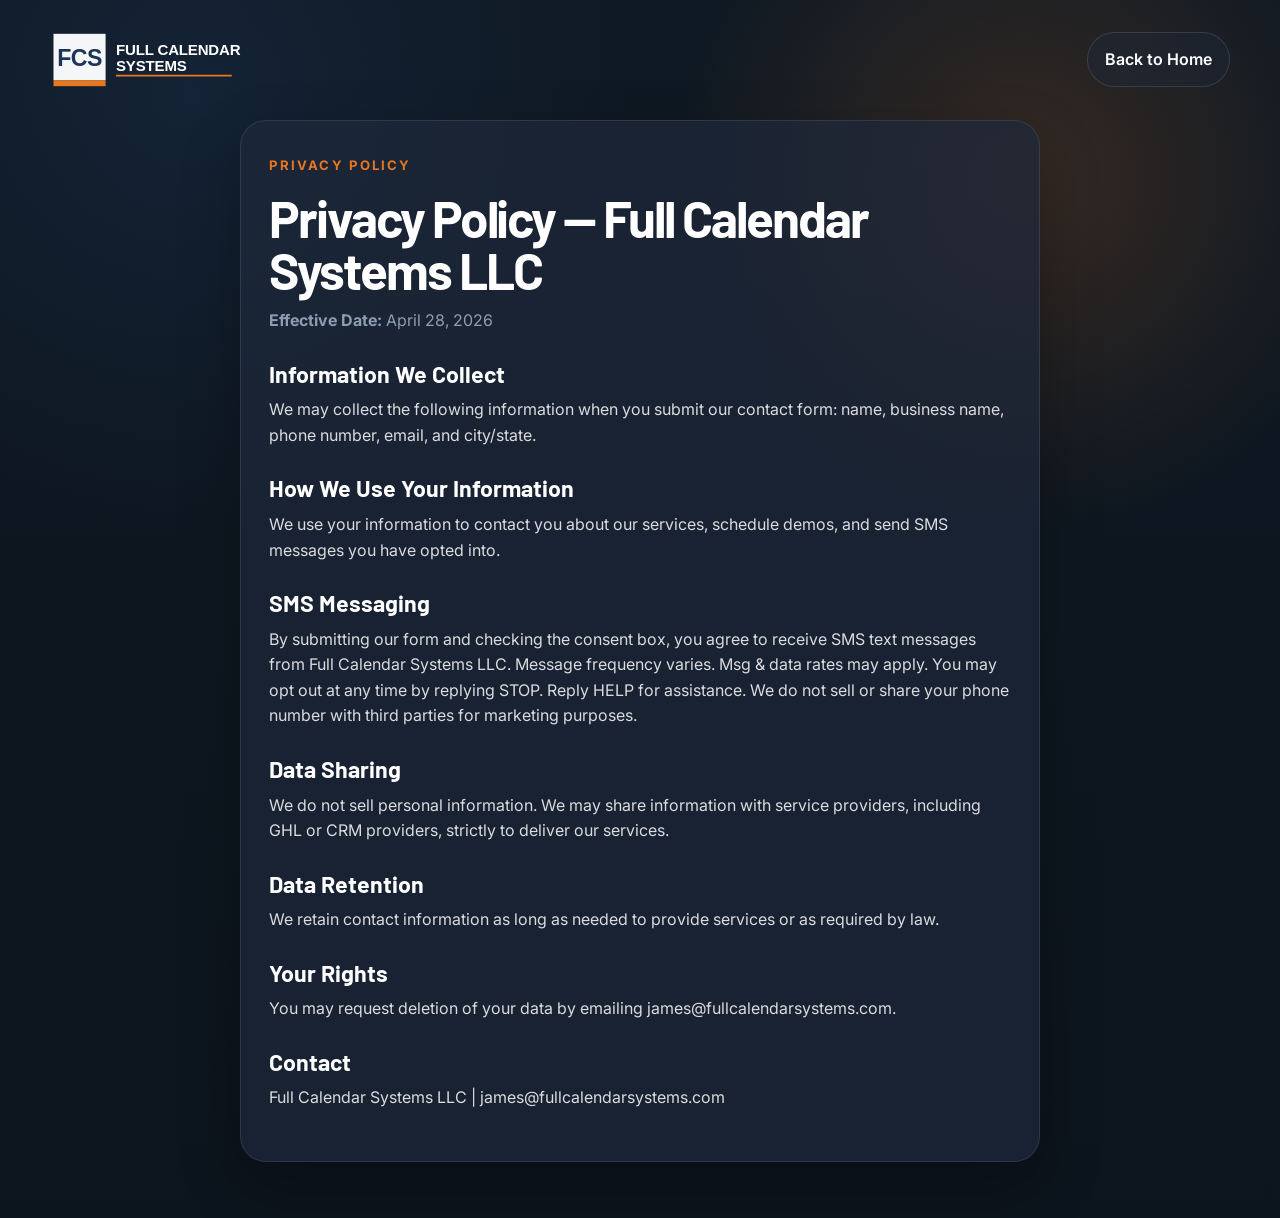
==== privacy-policy.html @ 445284a0 "Initial build: FCS website" ====
<!DOCTYPE html>
<html lang="en">
<head>
  <meta charset="UTF-8">
  <meta name="viewport" content="width=device-width, initial-scale=1.0">
  <meta name="description" content="Privacy Policy for Full Calendar Systems LLC.">
  <title>Privacy Policy | Full Calendar Systems LLC</title>
  <link rel="preconnect" href="https://fonts.googleapis.com">
  <link rel="preconnect" href="https://fonts.gstatic.com" crossorigin>
  <link href="https://fonts.googleapis.com/css2?family=Barlow:wght@700;800;900&family=Inter:wght@400;500;600&display=swap" rel="stylesheet">
  <link rel="stylesheet" href="styles.css">
</head>
<body class="legal-page">
  <div class="legal-shell">
    <div class="container">
      <div class="legal-top">
        <a class="brand" href="index.html" aria-label="Full Calendar Systems home">
          <img src="FCS_Block_Dark.svg" alt="Full Calendar Systems" class="brand-mark">
        </a>
        <a class="legal-home" href="index.html">Back to Home</a>
      </div>
    </div>

    <main class="legal-content">
      <p class="eyebrow">Privacy Policy</p>
      <h1>Privacy Policy — Full Calendar Systems LLC</h1>
      <p class="effective-date"><strong>Effective Date:</strong> April 28, 2026</p>

      <section class="legal-section">
        <h2>Information We Collect</h2>
        <p>We may collect the following information when you submit our contact form: name, business name, phone number, email, and city/state.</p>
      </section>

      <section class="legal-section">
        <h2>How We Use Your Information</h2>
        <p>We use your information to contact you about our services, schedule demos, and send SMS messages you have opted into.</p>
      </section>

      <section class="legal-section">
        <h2>SMS Messaging</h2>
        <p>By submitting our form and checking the consent box, you agree to receive SMS text messages from Full Calendar Systems LLC. Message frequency varies. Msg &amp; data rates may apply. You may opt out at any time by replying STOP. Reply HELP for assistance. We do not sell or share your phone number with third parties for marketing purposes.</p>
      </section>

      <section class="legal-section">
        <h2>Data Sharing</h2>
        <p>We do not sell personal information. We may share information with service providers, including GHL or CRM providers, strictly to deliver our services.</p>
      </section>

      <section class="legal-section">
        <h2>Data Retention</h2>
        <p>We retain contact information as long as needed to provide services or as required by law.</p>
      </section>

      <section class="legal-section">
        <h2>Your Rights</h2>
        <p>You may request deletion of your data by emailing <a href="mailto:james@fullcalendarsystems.com">james@fullcalendarsystems.com</a>.</p>
      </section>

      <section class="legal-section">
        <h2>Contact</h2>
        <p>Full Calendar Systems LLC | <a href="mailto:james@fullcalendarsystems.com">james@fullcalendarsystems.com</a></p>
      </section>
    </main>
  </div>
</body>
</html>
---- styles.css ----
:root {
  --bg: #0f1923;
  --bg-2: #111c29;
  --surface: #1e293b;
  --surface-2: #172131;
  --primary: #1c3557;
  --accent: #e87722;
  --white: #ffffff;
  --muted: #94a3b8;
  --success: #22c55e;
  --line: rgba(148, 163, 184, 0.18);
  --shadow: 0 24px 60px rgba(0, 0, 0, 0.28);
  --shadow-soft: 0 14px 30px rgba(0, 0, 0, 0.22);
  --radius-xl: 28px;
  --radius-lg: 22px;
  --radius-md: 16px;
  --container: 1180px;
}

* {
  box-sizing: border-box;
}

html {
  scroll-behavior: smooth;
}

body {
  margin: 0;
  background:
    radial-gradient(circle at 15% 10%, rgba(28, 53, 87, 0.35), transparent 32%),
    radial-gradient(circle at 82% 14%, rgba(232, 119, 34, 0.18), transparent 24%),
    linear-gradient(180deg, #0c1520 0%, #0f1923 42%, #0f1923 100%);
  color: var(--white);
  font-family: "Inter", system-ui, -apple-system, BlinkMacSystemFont, "Segoe UI", sans-serif;
  line-height: 1.6;
  text-rendering: optimizeLegibility;
}

img {
  max-width: 100%;
  display: block;
}

a {
  color: inherit;
  text-decoration: none;
}

a:hover {
  color: inherit;
}

button,
input,
select,
textarea {
  font: inherit;
}

button {
  cursor: pointer;
}

.sr-only {
  position: absolute;
  width: 1px;
  height: 1px;
  padding: 0;
  margin: -1px;
  overflow: hidden;
  clip: rect(0, 0, 0, 0);
  white-space: nowrap;
  border: 0;
}

.site-shell {
  position: relative;
  overflow: clip;
}

.container {
  width: min(var(--container), calc(100% - 32px));
  margin: 0 auto;
}

.narrow {
  width: min(800px, calc(100% - 32px));
}

.site-header {
  position: sticky;
  top: 0;
  z-index: 60;
  border-bottom: 1px solid rgba(148, 163, 184, 0.14);
  background: rgba(15, 25, 35, 0.82);
  backdrop-filter: blur(16px);
}

.nav-bar {
  min-height: 84px;
  display: flex;
  align-items: center;
  gap: 20px;
}

.brand {
  display: inline-flex;
  align-items: center;
  min-height: 44px;
  flex: 0 0 auto;
}

.brand-mark {
  width: 220px;
  height: auto;
}

.site-nav {
  margin-left: auto;
  display: flex;
  align-items: center;
  gap: 26px;
}

.site-nav a {
  color: rgba(255, 255, 255, 0.88);
  font-size: 0.96rem;
  font-weight: 500;
  transition: color 180ms ease, opacity 180ms ease, transform 180ms ease;
}

.site-nav a:hover,
.site-nav a:focus-visible {
  color: var(--accent);
}

.nav-cta {
  margin-left: 6px;
}

.menu-toggle {
  display: none;
  margin-left: auto;
  width: 48px;
  height: 48px;
  align-items: center;
  justify-content: center;
  gap: 5px;
  flex-direction: column;
  border: 1px solid rgba(148, 163, 184, 0.2);
  border-radius: 14px;
  background: rgba(30, 41, 59, 0.5);
  color: var(--white);
  padding: 0;
}

.menu-toggle span:not(.sr-only) {
  width: 18px;
  height: 2px;
  border-radius: 999px;
  background: currentColor;
  display: block;
}

.section {
  position: relative;
  padding: 92px 0;
}

.section-dark {
  background: linear-gradient(180deg, rgba(15, 25, 35, 0.95), rgba(15, 25, 35, 0.98));
}

.section-surface {
  background: linear-gradient(180deg, rgba(18, 29, 41, 0.9), rgba(15, 25, 35, 0.96));
}

.hero {
  padding: 56px 0 88px;
}

.hero-bg {
  position: absolute;
  inset: 0;
  pointer-events: none;
  background:
    radial-gradient(circle at 18% 20%, rgba(28, 53, 87, 0.42), transparent 24%),
    radial-gradient(circle at 78% 12%, rgba(232, 119, 34, 0.2), transparent 23%),
    linear-gradient(180deg, rgba(15, 25, 35, 0.98), rgba(15, 25, 35, 0.98));
  opacity: 1;
}

.hero-grid {
  position: relative;
  display: grid;
  grid-template-columns: minmax(0, 1.12fr) minmax(320px, 0.88fr);
  gap: 32px;
  align-items: center;
}

.hero-copy {
  position: relative;
  z-index: 1;
}

.eyebrow {
  margin: 0 0 16px;
  color: var(--accent);
  text-transform: uppercase;
  letter-spacing: 0.16em;
  font-size: 0.82rem;
  font-weight: 700;
}

h1,
h2,
h3,
.brand,
.badge,
.step-number {
  font-family: "Barlow", "Inter", system-ui, sans-serif;
}

h1,
h2,
h3,
p {
  margin-top: 0;
}

h1 {
  margin-bottom: 18px;
  font-size: clamp(3rem, 6vw, 5.35rem);
  line-height: 0.95;
  letter-spacing: -0.04em;
  max-width: 11ch;
}

.hero-subhead {
  max-width: 34rem;
  color: rgba(255, 255, 255, 0.82);
  font-size: clamp(1.02rem, 2vw, 1.18rem);
  line-height: 1.7;
  margin-bottom: 30px;
}

.hero-actions {
  display: flex;
  flex-wrap: wrap;
  gap: 14px;
  margin-bottom: 28px;
}

.btn {
  min-height: 48px;
  display: inline-flex;
  align-items: center;
  justify-content: center;
  gap: 8px;
  padding: 0.95rem 1.3rem;
  border-radius: 999px;
  border: 1px solid transparent;
  font-size: 0.96rem;
  font-weight: 700;
  letter-spacing: 0.01em;
  transition: transform 180ms ease, box-shadow 180ms ease, border-color 180ms ease, background-color 180ms ease, color 180ms ease;
  box-shadow: none;
}

.btn:hover,
.btn:focus-visible {
  transform: translateY(-1px);
}

.btn-primary {
  color: var(--white);
  background: linear-gradient(180deg, #ef8a31 0%, #d9670c 100%);
  box-shadow: 0 16px 30px rgba(232, 119, 34, 0.25);
}

.btn-primary:hover,
.btn-primary:focus-visible {
  box-shadow: 0 18px 34px rgba(232, 119, 34, 0.32);
}

.btn-secondary {
  color: var(--white);
  background: rgba(255, 255, 255, 0.02);
  border-color: rgba(255, 255, 255, 0.18);
}

.btn-secondary:hover,
.btn-secondary:focus-visible {
  border-color: rgba(232, 119, 34, 0.5);
  background: rgba(232, 119, 34, 0.08);
}

.btn-wide {
  width: 100%;
}

.btn-xl {
  min-height: 58px;
  padding-inline: 1.8rem;
  font-size: 1rem;
}

.trust-bar {
  display: grid;
  grid-template-columns: repeat(4, minmax(0, 1fr));
  gap: 12px;
  margin-top: 18px;
}

.trust-item {
  min-height: 64px;
  display: flex;
  align-items: center;
  gap: 12px;
  padding: 0.95rem 1rem;
  border: 1px solid rgba(148, 163, 184, 0.16);
  border-radius: 18px;
  background: rgba(30, 41, 59, 0.42);
  color: rgba(255, 255, 255, 0.9);
  font-size: 0.95rem;
  box-shadow: var(--shadow-soft);
}

.trust-item span:first-child {
  font-size: 1.15rem;
}

.hero-card {
  position: relative;
  padding: 28px;
  border: 1px solid rgba(232, 119, 34, 0.26);
  border-radius: var(--radius-xl);
  background:
    linear-gradient(180deg, rgba(30, 41, 59, 0.94), rgba(23, 33, 49, 0.98));
  box-shadow: var(--shadow);
}

.hero-card::before {
  content: "";
  position: absolute;
  inset: -1px;
  border-radius: inherit;
  padding: 1px;
  background: linear-gradient(135deg, rgba(232, 119, 34, 0.75), rgba(28, 53, 87, 0.2), rgba(34, 197, 94, 0.18));
  -webkit-mask:
    linear-gradient(#fff 0 0) content-box,
    linear-gradient(#fff 0 0);
  mask:
    linear-gradient(#fff 0 0) content-box,
    linear-gradient(#fff 0 0);
  -webkit-mask-composite: xor;
  mask-composite: exclude;
  pointer-events: none;
}

.hero-card-header {
  position: relative;
  z-index: 1;
}

.pill,
.badge {
  display: inline-flex;
  align-items: center;
  justify-content: center;
  min-height: 32px;
  padding: 0 0.85rem;
  border-radius: 999px;
  font-size: 0.78rem;
  font-weight: 800;
  letter-spacing: 0.08em;
  text-transform: uppercase;
}

.pill {
  background: rgba(232, 119, 34, 0.14);
  border: 1px solid rgba(232, 119, 34, 0.28);
  color: #ffba7a;
}

.hero-card-header p {
  margin: 18px 0 0;
  color: rgba(255, 255, 255, 0.84);
  font-size: 1.02rem;
}

.hero-card-list {
  position: relative;
  z-index: 1;
  display: grid;
  gap: 16px;
  margin-top: 22px;
}

.hero-card-list > div {
  padding: 16px 18px;
  border-radius: 18px;
  background: rgba(15, 25, 35, 0.45);
  border: 1px solid rgba(148, 163, 184, 0.14);
}

.hero-card-label {
  display: block;
  margin-bottom: 5px;
  color: var(--muted);
  font-size: 0.8rem;
  text-transform: uppercase;
  letter-spacing: 0.08em;
}

.hero-card strong {
  color: var(--white);
  font-size: 1rem;
  line-height: 1.45;
}

.section-heading {
  text-align: center;
  max-width: 760px;
  margin: 0 auto 34px;
}

.section-heading h2 {
  margin-bottom: 14px;
  font-size: clamp(2.1rem, 4vw, 3.55rem);
  line-height: 1;
  letter-spacing: -0.03em;
}

.section-subhead {
  margin: 0 auto;
  max-width: 44rem;
  color: rgba(148, 163, 184, 0.95);
  font-size: 1.06rem;
  line-height: 1.75;
}

.card-grid {
  display: grid;
  gap: 18px;
}

.problem-grid {
  grid-template-columns: repeat(3, minmax(0, 1fr));
}

.feature-card,
.benefit-card,
.step-card,
.pricing-card,
.qualifier-form,
.callout,
.faq-item {
  border-radius: var(--radius-lg);
  border: 1px solid rgba(148, 163, 184, 0.16);
  background: linear-gradient(180deg, rgba(30, 41, 59, 0.92), rgba(23, 33, 49, 0.96));
  box-shadow: var(--shadow-soft);
}

.feature-card,
.benefit-card {
  padding: 24px;
}

.feature-card.accent {
  position: relative;
  overflow: hidden;
}

.feature-card.accent::before {
  content: "";
  position: absolute;
  inset: 0 auto 0 0;
  width: 4px;
  background: linear-gradient(180deg, #f0a463, var(--accent));
}

.feature-icon {
  margin-bottom: 14px;
  font-size: 1.35rem;
}

.feature-card h3,
.benefit-card h3,
.step-card h3 {
  margin-bottom: 10px;
  font-size: 1.22rem;
  line-height: 1.18;
  letter-spacing: -0.02em;
}

.feature-card p,
.benefit-card p,
.step-card p {
  color: rgba(148, 163, 184, 0.96);
  margin-bottom: 0;
}

.stats-row {
  display: grid;
  grid-template-columns: repeat(3, minmax(0, 1fr));
  gap: 18px;
  margin-top: 24px;
}

.stat {
  padding: 24px;
  border-radius: var(--radius-lg);
  border: 1px solid rgba(232, 119, 34, 0.16);
  background: rgba(28, 53, 87, 0.2);
  text-align: left;
}

.stat strong {
  display: block;
  color: #ffb062;
  font-family: "Barlow", sans-serif;
  font-size: clamp(2.3rem, 5vw, 3.4rem);
  line-height: 0.95;
  margin-bottom: 10px;
}

.stat span {
  color: rgba(255, 255, 255, 0.82);
  font-size: 0.98rem;
}

.steps {
  display: grid;
  gap: 16px;
}

.step-card {
  display: grid;
  grid-template-columns: auto minmax(0, 1fr);
  gap: 18px;
  align-items: start;
  padding: 22px 24px;
}

.step-number {
  width: 54px;
  height: 54px;
  border-radius: 18px;
  display: inline-flex;
  align-items: center;
  justify-content: center;
  background: linear-gradient(180deg, #ef8a31, #d9670c);
  color: var(--white);
  font-size: 1.7rem;
  font-weight: 900;
  box-shadow: 0 12px 20px rgba(232, 119, 34, 0.24);
}

.step-card p {
  max-width: 58rem;
}

.callout {
  margin-top: 18px;
  padding: 20px 22px;
  text-align: center;
  background: rgba(28, 53, 87, 0.18);
}

.callout p {
  margin-bottom: 0;
  color: rgba(255, 255, 255, 0.9);
  font-weight: 500;
}

.benefits-grid {
  grid-template-columns: repeat(2, minmax(0, 1fr));
}

.pricing-wrap {
  display: flex;
  justify-content: center;
}

.pricing-card {
  width: min(720px, 100%);
  padding: 30px;
  border: 1px solid rgba(232, 119, 34, 0.22);
  background:
    linear-gradient(180deg, rgba(30, 41, 59, 0.98), rgba(23, 33, 49, 0.98));
}

.pricing-card h3 {
  margin: 18px 0 8px;
  font-size: clamp(3rem, 6vw, 4.8rem);
  line-height: 0.92;
  letter-spacing: -0.04em;
}

.pricing-card h3 span {
  font-size: 1.05rem;
  font-weight: 700;
  color: rgba(255, 255, 255, 0.72);
  letter-spacing: 0;
}

.pricing-note,
.pricing-footnote {
  color: rgba(148, 163, 184, 0.96);
  font-size: 0.98rem;
  line-height: 1.7;
}

.checklist {
  list-style: none;
  padding: 0;
  margin: 22px 0 26px;
  display: grid;
  gap: 12px;
}

.checklist li {
  position: relative;
  padding-left: 28px;
  color: rgba(255, 255, 255, 0.9);
}

.checklist li::before {
  content: "✓";
  position: absolute;
  left: 0;
  top: 0;
  color: var(--success);
  font-weight: 900;
}

.pricing-footnote {
  margin: 18px 0 0;
  text-align: center;
}

.qualifier-form {
  padding: 28px;
}

.form-grid {
  display: grid;
  grid-template-columns: repeat(2, minmax(0, 1fr));
  gap: 18px;
}

.form-full {
  grid-column: 1 / -1;
}

.qualifier-form label {
  display: grid;
  gap: 8px;
  color: rgba(255, 255, 255, 0.9);
  font-size: 0.96rem;
}

.qualifier-form small {
  color: var(--muted);
  font-size: 0.84rem;
}

.qualifier-form input,
.qualifier-form select,
.qualifier-form textarea {
  width: 100%;
  min-height: 52px;
  border-radius: 14px;
  border: 1px solid rgba(148, 163, 184, 0.2);
  background: rgba(15, 25, 35, 0.58);
  color: var(--white);
  padding: 0.9rem 1rem;
  transition: border-color 180ms ease, box-shadow 180ms ease, background-color 180ms ease;
}

.qualifier-form textarea {
  min-height: 120px;
  resize: vertical;
}

.qualifier-form input::placeholder,
.qualifier-form textarea::placeholder {
  color: rgba(148, 163, 184, 0.8);
}

.qualifier-form input:focus,
.qualifier-form select:focus,
.qualifier-form textarea:focus,
.qualifier-form input:focus-visible,
.qualifier-form select:focus-visible,
.qualifier-form textarea:focus-visible {
  outline: none;
  border-color: rgba(232, 119, 34, 0.6);
  box-shadow: 0 0 0 4px rgba(232, 119, 34, 0.12);
  background: rgba(15, 25, 35, 0.78);
}

.qualifier-form select {
  appearance: none;
  background-image:
    linear-gradient(45deg, transparent 50%, var(--muted) 50%),
    linear-gradient(135deg, var(--muted) 50%, transparent 50%);
  background-position:
    calc(100% - 22px) calc(50% - 2px),
    calc(100% - 16px) calc(50% - 2px);
  background-size: 6px 6px, 6px 6px;
  background-repeat: no-repeat;
  padding-right: 3rem;
}

.consent-block {
  margin: 22px 0 24px;
  padding: 20px;
  border-radius: 18px;
  border: 1px solid rgba(148, 163, 184, 0.16);
  background: rgba(15, 25, 35, 0.32);
}

.consent-option {
  display: flex;
  gap: 12px;
  align-items: flex-start;
  color: rgba(148, 163, 184, 0.98);
  font-size: 0.85rem;
  line-height: 1.7;
}

.consent-option + .consent-option {
  margin-top: 14px;
}

.consent-option input {
  width: 18px;
  height: 18px;
  margin-top: 0.22rem;
  accent-color: var(--accent);
  flex: 0 0 auto;
}

.consent-links {
  display: flex;
  flex-wrap: wrap;
  gap: 14px;
  margin-top: 16px;
  font-size: 0.86rem;
}

.consent-links a {
  color: #ffb062;
  text-decoration: underline;
  text-decoration-color: rgba(232, 119, 34, 0.6);
  text-underline-offset: 3px;
}

.consent-links a:hover,
.consent-links a:focus-visible {
  color: var(--white);
}

.faq-list {
  display: grid;
  gap: 14px;
}

.faq-item {
  overflow: hidden;
}

.faq-trigger {
  width: 100%;
  min-height: 68px;
  display: flex;
  align-items: center;
  justify-content: space-between;
  gap: 16px;
  padding: 0.9rem 1.1rem 0.9rem 1.2rem;
  border: 0;
  background: transparent;
  color: var(--white);
  text-align: left;
}

.faq-trigger span:first-child {
  font-size: 1.02rem;
  font-weight: 600;
}

.faq-plus {
  position: relative;
  width: 18px;
  height: 18px;
  flex: 0 0 auto;
}

.faq-plus::before,
.faq-plus::after {
  content: "";
  position: absolute;
  left: 50%;
  top: 50%;
  width: 18px;
  height: 2px;
  background: var(--accent);
  border-radius: 999px;
  transform: translate(-50%, -50%);
  transition: transform 180ms ease, opacity 180ms ease;
}

.faq-plus::after {
  transform: translate(-50%, -50%) rotate(90deg);
}

.faq-item.open .faq-plus::after {
  opacity: 0;
}

.faq-panel {
  max-height: 0;
  overflow: hidden;
  opacity: 0;
  transition: max-height 320ms ease, opacity 260ms ease;
}

.faq-panel p {
  margin: 0;
  padding: 0 1.2rem 1.2rem;
  color: rgba(148, 163, 184, 0.96);
}

.faq-item.open .faq-panel {
  opacity: 1;
}

.final-cta {
  padding-bottom: 108px;
}

.final-cta-inner {
  text-align: center;
}

.final-cta .section-heading {
  margin-bottom: 18px;
}

.trust-line {
  margin: 16px 0 0;
  color: rgba(148, 163, 184, 0.95);
}

.site-footer {
  padding: 32px 0 44px;
  border-top: 1px solid rgba(148, 163, 184, 0.14);
  background: rgba(9, 16, 24, 0.98);
}

.footer-grid {
  display: grid;
  grid-template-columns: 1.2fr 1fr 1fr 1fr;
  gap: 22px;
  align-items: start;
}

.footer-brand p {
  margin: 16px 0 0;
  color: rgba(255, 255, 255, 0.84);
  font-size: 0.98rem;
}

.footer-links,
.footer-meta {
  display: grid;
  gap: 10px;
}

.footer-links a,
.footer-meta a {
  color: rgba(148, 163, 184, 0.95);
  font-size: 0.95rem;
}

.footer-links a:hover,
.footer-links a:focus-visible,
.footer-meta a:hover,
.footer-meta a:focus-visible {
  color: var(--accent);
}

.footer-meta p {
  margin: 0;
  color: rgba(148, 163, 184, 0.95);
  font-size: 0.95rem;
}

.legal-page {
  min-height: 100vh;
  background:
    radial-gradient(circle at 15% 8%, rgba(28, 53, 87, 0.35), transparent 28%),
    radial-gradient(circle at 80% 15%, rgba(232, 119, 34, 0.18), transparent 24%),
    linear-gradient(180deg, #0f1923 0%, #0c141d 100%);
  color: var(--white);
}

.legal-shell {
  padding: 28px 0 56px;
}

.legal-top {
  display: flex;
  align-items: center;
  justify-content: space-between;
  gap: 20px;
  margin-bottom: 28px;
}

.legal-home {
  min-height: 44px;
  display: inline-flex;
  align-items: center;
  justify-content: center;
  padding: 0.85rem 1.05rem;
  border-radius: 999px;
  border: 1px solid rgba(148, 163, 184, 0.2);
  background: rgba(30, 41, 59, 0.45);
  color: var(--white);
  font-weight: 600;
}

.legal-home:hover,
.legal-home:focus-visible {
  color: var(--accent);
  border-color: rgba(232, 119, 34, 0.42);
}

.legal-content {
  width: min(800px, calc(100% - 32px));
  margin: 0 auto;
  padding: 34px 28px;
  border-radius: 26px;
  border: 1px solid rgba(148, 163, 184, 0.16);
  background: rgba(30, 41, 59, 0.7);
  box-shadow: var(--shadow);
}

.legal-content h1 {
  max-width: none;
  margin-bottom: 12px;
  font-size: clamp(2.2rem, 5vw, 3.2rem);
  line-height: 1.02;
}

.effective-date {
  margin: 0 0 28px;
  color: rgba(148, 163, 184, 0.95);
}

.legal-section + .legal-section {
  margin-top: 28px;
}

.legal-section h2 {
  margin-bottom: 10px;
  font-size: 1.45rem;
  line-height: 1.1;
}

.legal-section p,
.legal-section li {
  color: rgba(255, 255, 255, 0.84);
}

.legal-section ul {
  margin: 0;
  padding-left: 1.2rem;
}

.legal-section li + li {
  margin-top: 8px;
}

.js .reveal {
  opacity: 0;
  transform: translateY(18px);
  transition: opacity 640ms ease, transform 640ms ease;
}

.js .reveal.is-visible {
  opacity: 1;
  transform: translateY(0);
}

@media (prefers-reduced-motion: reduce) {
  html {
    scroll-behavior: auto;
  }

  *,
  *::before,
  *::after {
    animation-duration: 0.01ms !important;
    animation-iteration-count: 1 !important;
    transition-duration: 0.01ms !important;
    scroll-behavior: auto !important;
  }
}

@media (max-width: 1100px) {
  .hero-grid {
    grid-template-columns: 1fr;
  }

  .hero-card {
    max-width: 640px;
  }

  .footer-grid {
    grid-template-columns: repeat(2, minmax(0, 1fr));
  }
}

@media (max-width: 900px) {
  .problem-grid,
  .stats-row,
  .benefits-grid,
  .form-grid {
    grid-template-columns: 1fr;
  }

  .section {
    padding: 76px 0;
  }

  .site-nav {
    position: absolute;
    top: 100%;
    left: 0;
    right: 0;
    display: grid;
    gap: 0;
    padding: 14px 16px 18px;
    background: rgba(15, 25, 35, 0.98);
    border-bottom: 1px solid rgba(148, 163, 184, 0.14);
    opacity: 0;
    transform: translateY(-8px);
    pointer-events: none;
    transition: opacity 180ms ease, transform 180ms ease;
  }

  .site-nav a {
    min-height: 48px;
    display: flex;
    align-items: center;
  }

  .site-nav .nav-cta {
    margin-left: 0;
    margin-top: 8px;
    width: 100%;
  }

  .menu-toggle {
    display: inline-flex;
  }

  .nav-open .site-nav {
    opacity: 1;
    transform: translateY(0);
    pointer-events: auto;
  }

  .nav-open .menu-toggle span:nth-child(1) {
    transform: translateY(7px) rotate(45deg);
  }

  .nav-open .menu-toggle span:nth-child(2) {
    opacity: 0;
  }

  .nav-open .menu-toggle span:nth-child(3) {
    transform: translateY(-7px) rotate(-45deg);
  }

  .nav-bar {
    position: relative;
  }

  .site-nav a + a {
    border-top: 1px solid rgba(148, 163, 184, 0.08);
  }

  .brand-mark {
    width: 180px;
  }

  .hero {
    padding-top: 38px;
  }

  .trust-bar {
    grid-template-columns: repeat(2, minmax(0, 1fr));
  }

  .footer-grid {
    grid-template-columns: 1fr;
  }

  .legal-top {
    flex-direction: column;
    align-items: flex-start;
  }
}

@media (max-width: 640px) {
  .container,
  .narrow {
    width: min(100% - 24px, 100%);
  }

  .hero-actions {
    flex-direction: column;
  }

  .btn,
  .btn-xl,
  .legal-home {
    width: 100%;
  }

  .step-card {
    grid-template-columns: 1fr;
  }

  .step-number {
    width: 48px;
    height: 48px;
    font-size: 1.5rem;
  }

  .hero-card,
  .pricing-card,
  .qualifier-form,
  .legal-content {
    padding: 22px 18px;
  }

  .trust-bar {
    grid-template-columns: 1fr;
  }

  .stats-row {
    gap: 12px;
  }

  .stat,
  .feature-card,
  .benefit-card,
  .callout {
    padding: 20px;
  }

  .faq-trigger {
    padding: 0.9rem 0.95rem;
  }

  .faq-panel p {
    padding-inline: 0.95rem;
  }

  .brand-mark {
    width: 150px;
  }
}
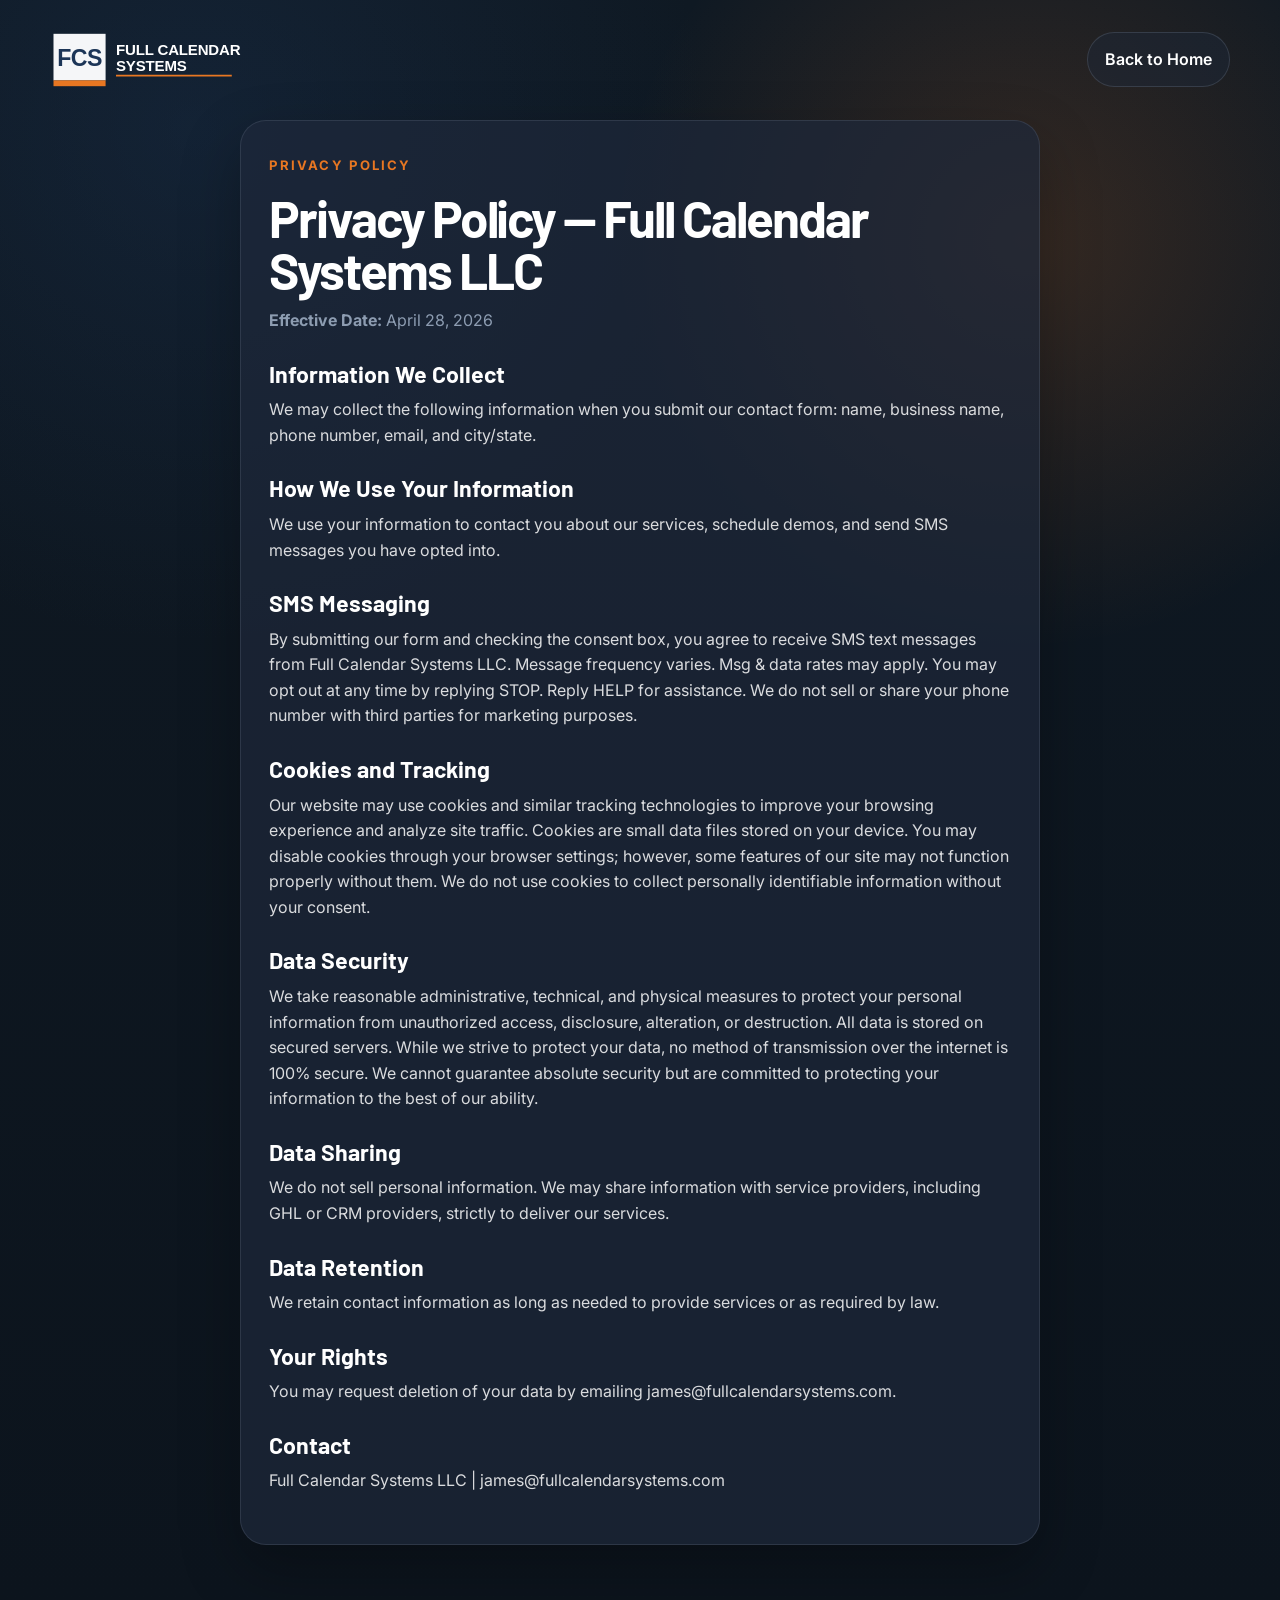
==== commit 40e9c2c1: "compliance: add cookies, data security, age restriction, privacy policy link" ====
--- a/privacy-policy.html
+++ b/privacy-policy.html
@@ -42,6 +42,16 @@
       </section>
 
       <section class="legal-section">
+        <h2>Cookies and Tracking</h2>
+        <p>Our website may use cookies and similar tracking technologies to improve your browsing experience and analyze site traffic. Cookies are small data files stored on your device. You may disable cookies through your browser settings; however, some features of our site may not function properly without them. We do not use cookies to collect personally identifiable information without your consent.</p>
+      </section>
+
+      <section class="legal-section">
+        <h2>Data Security</h2>
+        <p>We take reasonable administrative, technical, and physical measures to protect your personal information from unauthorized access, disclosure, alteration, or destruction. All data is stored on secured servers. While we strive to protect your data, no method of transmission over the internet is 100% secure. We cannot guarantee absolute security but are committed to protecting your information to the best of our ability.</p>
+      </section>
+
+      <section class="legal-section">
         <h2>Data Sharing</h2>
         <p>We do not sell personal information. We may share information with service providers, including GHL or CRM providers, strictly to deliver our services.</p>
       </section>
--- a/styles.css
+++ b/styles.css
@@ -194,14 +194,21 @@
 .hero-grid {
   position: relative;
   display: grid;
-  grid-template-columns: minmax(0, 1.12fr) minmax(320px, 0.88fr);
+  grid-template-columns: 1fr;
   gap: 32px;
   align-items: center;
+  max-width: 860px;
+  margin: 0 auto;
+  text-align: center;
 }
 
 .hero-copy {
   position: relative;
   z-index: 1;
+  text-align: center;
+  display: flex;
+  flex-direction: column;
+  align-items: center;
 }
 
 .eyebrow {
@@ -234,20 +241,264 @@
   font-size: clamp(3rem, 6vw, 5.35rem);
   line-height: 0.95;
   letter-spacing: -0.04em;
-  max-width: 11ch;
+  max-width: 100%;
 }
 
 .hero-subhead {
-  max-width: 34rem;
+  max-width: 46rem;
+  margin-left: auto;
+  margin-right: auto;
   color: rgba(255, 255, 255, 0.82);
   font-size: clamp(1.02rem, 2vw, 1.18rem);
   line-height: 1.7;
   margin-bottom: 30px;
 }
 
+.imessage-strip {
+  display: inline-flex;
+  align-items: center;
+  gap: 10px;
+  margin-bottom: 22px;
+  padding: 12px 22px;
+  border-radius: 999px;
+  background: linear-gradient(135deg, rgba(0, 122, 255, 0.18), rgba(0, 122, 255, 0.08));
+  border: 1px solid rgba(0, 122, 255, 0.38);
+  color: rgba(255, 255, 255, 0.92);
+  font-size: 0.95rem;
+  line-height: 1.45;
+  text-align: center;
+  max-width: 680px;
+}
+
+.imessage-strip strong {
+  color: #7ab8ff;
+}
+
+.imessage-icon {
+  font-size: 1.4rem;
+  flex-shrink: 0;
+}
+
+/* ── iMessage Differentiator Section ── */
+.section-imessage {
+  background: linear-gradient(135deg, #06101c 0%, #091524 50%, #0a1928 100%);
+  border-top: 1px solid rgba(0, 122, 255, 0.15);
+  border-bottom: 1px solid rgba(0, 122, 255, 0.15);
+  overflow: hidden;
+}
+
+.imessage-diff-grid {
+  display: grid;
+  grid-template-columns: 1fr 1fr;
+  gap: 64px;
+  align-items: center;
+}
+
+.imessage-diff-copy .eyebrow {
+  color: #7ab8ff;
+}
+
+.imessage-diff-copy h2 {
+  font-size: clamp(2rem, 3.5vw, 3rem);
+  line-height: 1.05;
+  letter-spacing: -0.03em;
+  margin-bottom: 18px;
+}
+
+.imessage-diff-copy p {
+  color: rgba(255,255,255,0.78);
+  font-size: 1.08rem;
+  line-height: 1.75;
+  margin-bottom: 28px;
+}
+
+.imessage-stat-row {
+  display: flex;
+  gap: 32px;
+  margin-top: 10px;
+}
+
+.imessage-stat {
+  display: flex;
+  flex-direction: column;
+}
+
+.imessage-stat strong {
+  font-family: "Barlow", sans-serif;
+  font-size: 2.6rem;
+  font-weight: 900;
+  color: #7ab8ff;
+  line-height: 1;
+  letter-spacing: -0.03em;
+}
+
+.imessage-stat span {
+  font-size: 0.85rem;
+  color: var(--muted);
+  margin-top: 4px;
+  line-height: 1.4;
+}
+
+/* Phone mockup */
+.phone-mockup {
+  display: flex;
+  justify-content: center;
+  align-items: center;
+}
+
+.phone-shell {
+  width: 280px;
+  background: #1c1c1e;
+  border-radius: 44px;
+  padding: 16px 12px;
+  box-shadow:
+    0 0 0 10px #2c2c2e,
+    0 0 0 12px #3a3a3c,
+    0 40px 80px rgba(0,0,0,0.6),
+    0 0 60px rgba(0, 122, 255, 0.12);
+  position: relative;
+}
+
+.phone-notch {
+  width: 100px;
+  height: 28px;
+  background: #1c1c1e;
+  border-radius: 0 0 18px 18px;
+  margin: 0 auto 8px;
+  position: relative;
+  z-index: 2;
+}
+
+.phone-screen {
+  background: #000;
+  border-radius: 30px;
+  overflow: hidden;
+  min-height: 420px;
+  display: flex;
+  flex-direction: column;
+}
+
+.phone-status-bar {
+  display: flex;
+  justify-content: space-between;
+  align-items: center;
+  padding: 8px 16px 4px;
+  font-size: 0.65rem;
+  color: #fff;
+  font-weight: 600;
+}
+
+.phone-contact-bar {
+  display: flex;
+  flex-direction: column;
+  align-items: center;
+  padding: 6px 0 10px;
+  border-bottom: 1px solid rgba(255,255,255,0.08);
+}
+
+.phone-avatar {
+  width: 40px;
+  height: 40px;
+  border-radius: 50%;
+  background: linear-gradient(135deg, #4a90d9, #1c6fc5);
+  display: flex;
+  align-items: center;
+  justify-content: center;
+  font-size: 1.1rem;
+  margin-bottom: 4px;
+}
+
+.phone-contact-name {
+  font-size: 0.7rem;
+  color: #fff;
+  font-weight: 600;
+}
+
+.phone-contact-sub {
+  font-size: 0.6rem;
+  color: rgba(255,255,255,0.45);
+}
+
+.phone-messages {
+  flex: 1;
+  padding: 12px 10px;
+  display: flex;
+  flex-direction: column;
+  gap: 8px;
+  overflow: hidden;
+}
+
+.msg {
+  max-width: 82%;
+  padding: 9px 13px;
+  border-radius: 18px;
+  font-size: 0.72rem;
+  line-height: 1.45;
+  color: #fff;
+}
+
+.msg-in {
+  align-self: flex-start;
+  background: #3a3a3c;
+  border-bottom-left-radius: 4px;
+}
+
+.msg-out {
+  align-self: flex-end;
+  background: #007aff;
+  border-bottom-right-radius: 4px;
+}
+
+.msg-time {
+  font-size: 0.6rem;
+  color: rgba(255,255,255,0.38);
+  text-align: right;
+  padding-right: 4px;
+  margin-top: -4px;
+}
+
+.msg-read {
+  font-size: 0.6rem;
+  color: #007aff;
+  text-align: right;
+  padding-right: 4px;
+  display: flex;
+  align-items: center;
+  justify-content: flex-end;
+  gap: 3px;
+}
+
+.phone-input-bar {
+  display: flex;
+  align-items: center;
+  gap: 8px;
+  padding: 8px 10px 12px;
+  border-top: 1px solid rgba(255,255,255,0.08);
+}
+
+.phone-input-field {
+  flex: 1;
+  background: #2c2c2e;
+  border-radius: 18px;
+  height: 32px;
+  border: 1px solid rgba(255,255,255,0.1);
+}
+
+.phone-send-btn {
+  width: 30px;
+  height: 30px;
+  border-radius: 50%;
+  background: #007aff;
+  display: flex;
+  align-items: center;
+  justify-content: center;
+  font-size: 0.8rem;
+}
+
 .hero-actions {
   display: flex;
   flex-wrap: wrap;
+  justify-content: center;
   gap: 14px;
   margin-bottom: 28px;
 }
@@ -308,7 +559,7 @@
 
 .trust-bar {
   display: grid;
-  grid-template-columns: repeat(4, minmax(0, 1fr));
+  grid-template-columns: repeat(5, minmax(0, 1fr));
   gap: 12px;
   margin-top: 18px;
 }
@@ -447,7 +698,7 @@
 }
 
 .problem-grid {
-  grid-template-columns: repeat(3, minmax(0, 1fr));
+  grid-template-columns: repeat(4, minmax(0, 1fr));
 }
 
 .feature-card,
@@ -762,6 +1013,14 @@
 .consent-links a:hover,
 .consent-links a:focus-visible {
   color: var(--white);
+}
+
+.consent-disclaimer {
+  margin: 12px 0 0;
+  font-size: 0.82rem;
+  color: var(--muted);
+  text-align: center;
+  font-style: italic;
 }
 
 .faq-list {
@@ -1029,8 +1288,17 @@
   .problem-grid,
   .stats-row,
   .benefits-grid,
-  .form-grid {
+  .form-grid,
+  .imessage-diff-grid {
     grid-template-columns: 1fr;
+  }
+
+  .phone-mockup {
+    order: -1;
+  }
+
+  .imessage-stat-row {
+    gap: 20px;
   }
 
   .section {
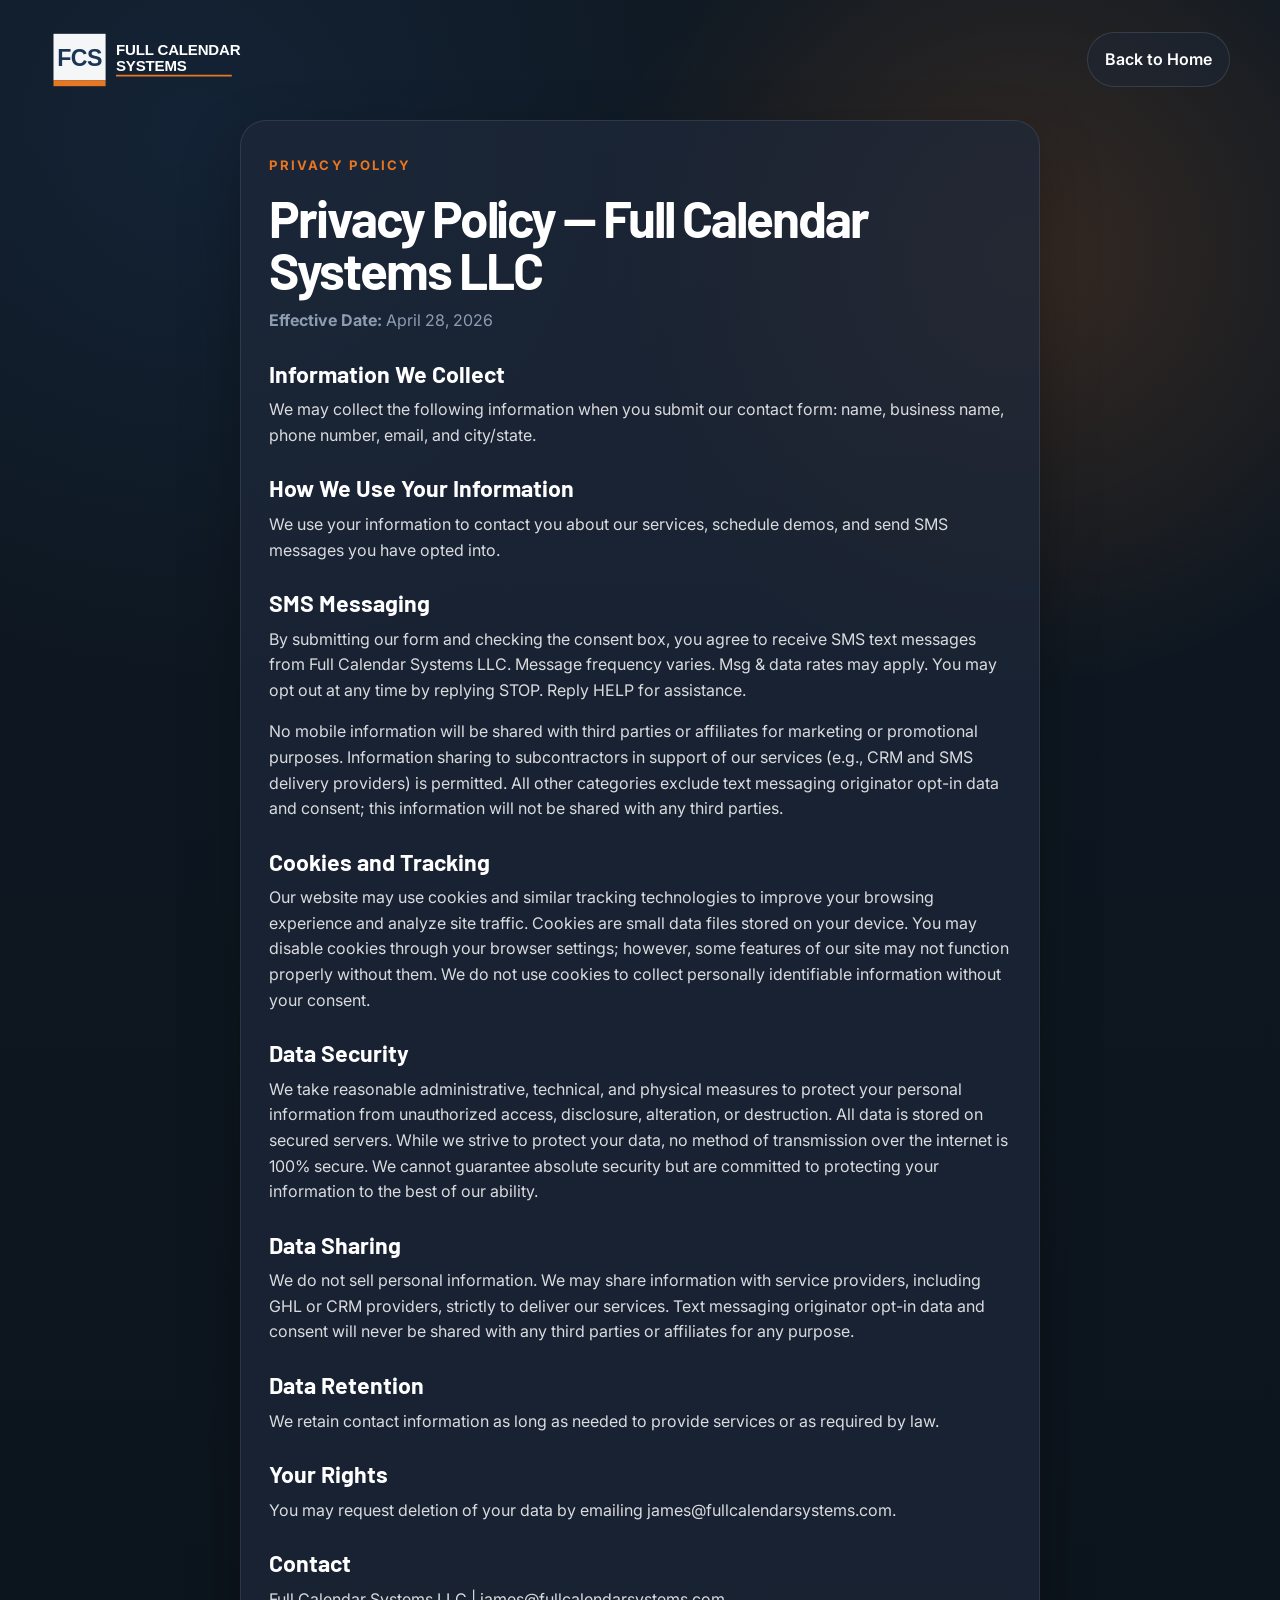
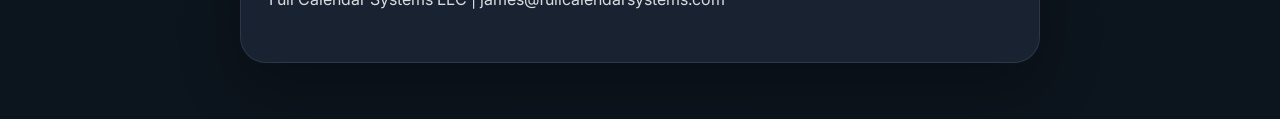
==== commit 0645b45d: "fix: CTIA-compliant opt-in language to clear A2P rejection 30896" ====
--- a/privacy-policy.html
+++ b/privacy-policy.html
@@ -38,7 +38,8 @@
 
       <section class="legal-section">
         <h2>SMS Messaging</h2>
-        <p>By submitting our form and checking the consent box, you agree to receive SMS text messages from Full Calendar Systems LLC. Message frequency varies. Msg &amp; data rates may apply. You may opt out at any time by replying STOP. Reply HELP for assistance. We do not sell or share your phone number with third parties for marketing purposes.</p>
+        <p>By submitting our form and checking the consent box, you agree to receive SMS text messages from Full Calendar Systems LLC. Message frequency varies. Msg &amp; data rates may apply. You may opt out at any time by replying STOP. Reply HELP for assistance.</p>
+        <p>No mobile information will be shared with third parties or affiliates for marketing or promotional purposes. Information sharing to subcontractors in support of our services (e.g., CRM and SMS delivery providers) is permitted. All other categories exclude text messaging originator opt-in data and consent; this information will not be shared with any third parties.</p>
       </section>
 
       <section class="legal-section">
@@ -53,7 +54,7 @@
 
       <section class="legal-section">
         <h2>Data Sharing</h2>
-        <p>We do not sell personal information. We may share information with service providers, including GHL or CRM providers, strictly to deliver our services.</p>
+        <p>We do not sell personal information. We may share information with service providers, including GHL or CRM providers, strictly to deliver our services. Text messaging originator opt-in data and consent will never be shared with any third parties or affiliates for any purpose.</p>
       </section>
 
       <section class="legal-section">
--- a/styles.css
+++ b/styles.css
@@ -194,21 +194,21 @@
 .hero-grid {
   position: relative;
   display: grid;
-  grid-template-columns: 1fr;
+  grid-template-columns: 1fr 1fr;
   gap: 32px;
   align-items: center;
-  max-width: 860px;
+  max-width: 1100px;
   margin: 0 auto;
-  text-align: center;
+  text-align: left;
 }
 
 .hero-copy {
   position: relative;
   z-index: 1;
-  text-align: center;
+  text-align: left;
   display: flex;
   flex-direction: column;
-  align-items: center;
+  align-items: flex-start;
 }
 
 .eyebrow {
@@ -266,7 +266,7 @@
   color: rgba(255, 255, 255, 0.92);
   font-size: 0.95rem;
   line-height: 1.45;
-  text-align: center;
+  text-align: left;
   max-width: 680px;
 }
 
@@ -289,9 +289,12 @@
 
 .imessage-diff-grid {
   display: grid;
-  grid-template-columns: 1fr 1fr;
+  grid-template-columns: 1fr;
   gap: 64px;
   align-items: center;
+  text-align: center;
+  max-width: 760px;
+  margin: 0 auto;
 }
 
 .imessage-diff-copy .eyebrow {
@@ -316,6 +319,7 @@
   display: flex;
   gap: 32px;
   margin-top: 10px;
+  justify-content: center;
 }
 
 .imessage-stat {
@@ -340,6 +344,13 @@
 }
 
 /* Phone mockup */
+.hero-phone-wrap {
+  position: relative;
+  display: flex;
+  justify-content: center;
+  align-items: center;
+}
+
 .phone-mockup {
   display: flex;
   justify-content: center;
@@ -428,6 +439,20 @@
   overflow: hidden;
 }
 
+.hero-phone-wrap .hero-msg,
+.hero-phone-wrap .hero-typing,
+.hero-phone-wrap .hero-read,
+.hero-phone-wrap .msg-time {
+  opacity: 0;
+  transform: translateY(10px);
+  transition: opacity 240ms ease, transform 240ms ease;
+}
+
+.hero-phone-wrap .is-visible {
+  opacity: 1;
+  transform: translateY(0);
+}
+
 .msg {
   max-width: 82%;
   padding: 9px 13px;
@@ -468,6 +493,34 @@
   gap: 3px;
 }
 
+.typing-dots {
+  display: flex;
+  align-items: center;
+  gap: 4px;
+  padding: 10px 14px;
+  background: #3a3a3c;
+  border-radius: 18px;
+  border-bottom-left-radius: 4px;
+  align-self: flex-start;
+  width: fit-content;
+}
+
+.typing-dots span {
+  width: 7px;
+  height: 7px;
+  border-radius: 50%;
+  background: rgba(255,255,255,0.5);
+  animation: typing-bounce 1.2s ease-in-out infinite;
+}
+
+.typing-dots span:nth-child(2) { animation-delay: 0.2s; }
+.typing-dots span:nth-child(3) { animation-delay: 0.4s; }
+
+@keyframes typing-bounce {
+  0%, 60%, 100% { transform: translateY(0); opacity: 0.5; }
+  30% { transform: translateY(-5px); opacity: 1; }
+}
+
 .phone-input-bar {
   display: flex;
   align-items: center;
@@ -495,10 +548,76 @@
   font-size: 0.8rem;
 }
 
+.hero-stat-card {
+  position: absolute;
+  bottom: -16px;
+  left: -20px;
+  background: rgba(30, 41, 59, 0.95);
+  border: 1px solid rgba(34, 197, 94, 0.3);
+  border-radius: 16px;
+  padding: 14px 18px;
+  backdrop-filter: blur(12px);
+  box-shadow: 0 20px 40px rgba(0,0,0,0.4), 0 0 20px rgba(34, 197, 94, 0.08);
+  min-width: 180px;
+  z-index: 10;
+}
+
+.hero-stat-label {
+  font-size: 0.72rem;
+  color: rgba(148, 163, 184, 0.8);
+  text-transform: uppercase;
+  letter-spacing: 0.1em;
+  margin-bottom: 4px;
+}
+
+.hero-stat-active {
+  display: flex;
+  align-items: center;
+  gap: 6px;
+  font-size: 0.72rem;
+  font-weight: 700;
+  color: #22c55e;
+  text-transform: uppercase;
+  letter-spacing: 0.1em;
+  margin-bottom: 8px;
+}
+
+.pulse-dot {
+  width: 7px;
+  height: 7px;
+  border-radius: 50%;
+  background: #22c55e;
+  animation: pulse-green 1.4s ease-in-out infinite;
+  flex-shrink: 0;
+}
+
+@keyframes pulse-green {
+  0%, 100% { opacity: 1; transform: scale(1); }
+  50% { opacity: 0.5; transform: scale(0.8); }
+}
+
+.hero-stat-chart {
+  width: 80px;
+  height: 28px;
+  display: block;
+  margin-bottom: 8px;
+}
+
+.hero-stat-value {
+  font-size: 0.8rem;
+  color: rgba(255,255,255,0.75);
+}
+
+.hero-stat-value strong {
+  color: #ffffff;
+  font-family: "Barlow", sans-serif;
+  font-size: 1rem;
+}
+
 .hero-actions {
   display: flex;
   flex-wrap: wrap;
-  justify-content: center;
+  justify-content: flex-start;
   gap: 14px;
   margin-bottom: 28px;
 }
@@ -755,7 +874,7 @@
 
 .stats-row {
   display: grid;
-  grid-template-columns: repeat(3, minmax(0, 1fr));
+  grid-template-columns: repeat(4, minmax(0, 1fr));
   gap: 18px;
   margin-top: 24px;
 }
@@ -813,6 +932,20 @@
   max-width: 58rem;
 }
 
+.effort-badge {
+  display: inline-block;
+  margin-top: 8px;
+  padding: 3px 10px;
+  border-radius: 999px;
+  background: rgba(34, 197, 94, 0.12);
+  border: 1px solid rgba(34, 197, 94, 0.25);
+  color: #22c55e;
+  font-size: 0.76rem;
+  font-weight: 700;
+  letter-spacing: 0.06em;
+  text-transform: uppercase;
+}
+
 .callout {
   margin-top: 18px;
   padding: 20px 22px;
@@ -833,6 +966,24 @@
 .pricing-wrap {
   display: flex;
   justify-content: center;
+}
+
+.pricing-anchor {
+  margin-bottom: 4px;
+}
+
+.price-was {
+  font-size: 1.1rem;
+  color: rgba(148, 163, 184, 0.6);
+  text-decoration: line-through;
+  text-decoration-color: rgba(232, 119, 34, 0.5);
+  font-family: "Barlow", sans-serif;
+  font-weight: 700;
+}
+
+.price-was span {
+  font-size: 0.85rem;
+  font-weight: 500;
 }
 
 .pricing-card {
@@ -889,6 +1040,60 @@
 
 .pricing-footnote {
   margin: 18px 0 0;
+  text-align: center;
+}
+
+.territory-grid {
+  display: grid;
+  grid-template-columns: repeat(4, minmax(0, 1fr));
+  gap: 18px;
+  margin-bottom: 32px;
+}
+
+.territory-item {
+  display: flex;
+  flex-direction: column;
+  align-items: center;
+  gap: 10px;
+  padding: 24px 20px;
+  border-radius: var(--radius-lg);
+  border: 1px solid rgba(148, 163, 184, 0.16);
+  background: linear-gradient(180deg, rgba(30, 41, 59, 0.92), rgba(23, 33, 49, 0.96));
+  text-align: center;
+}
+
+.territory-icon {
+  font-size: 1.8rem;
+}
+
+.territory-item strong {
+  font-size: 1rem;
+  font-weight: 700;
+  color: var(--white);
+}
+
+.territory-status {
+  font-size: 0.78rem;
+  font-weight: 700;
+  letter-spacing: 0.06em;
+  text-transform: uppercase;
+  padding: 4px 12px;
+  border-radius: 999px;
+}
+
+.status-open {
+  background: rgba(34, 197, 94, 0.12);
+  border: 1px solid rgba(34, 197, 94, 0.3);
+  color: #22c55e;
+}
+
+.status-taken {
+  background: rgba(239, 68, 68, 0.12);
+  border: 1px solid rgba(239, 68, 68, 0.3);
+  color: #f87171;
+}
+
+.territory-cta {
   text-align: center;
 }
 
@@ -1015,12 +1220,17 @@
   color: var(--white);
 }
 
+.consent-notice,
 .consent-disclaimer {
   margin: 12px 0 0;
   font-size: 0.82rem;
   color: var(--muted);
   text-align: center;
   font-style: italic;
+}
+
+.consent-notice {
+  color: rgba(148, 163, 184, 0.92);
 }
 
 .faq-list {
@@ -1271,20 +1481,44 @@
 }
 
 @media (max-width: 1100px) {
+  .hero-card {
+    max-width: 640px;
+  }
+
+  .footer-grid {
+    grid-template-columns: repeat(2, minmax(0, 1fr));
+  }
+}
+
+@media (max-width: 900px) {
   .hero-grid {
     grid-template-columns: 1fr;
-  }
-
-  .hero-card {
-    max-width: 640px;
-  }
-
-  .footer-grid {
-    grid-template-columns: repeat(2, minmax(0, 1fr));
-  }
-}
-
-@media (max-width: 900px) {
+    text-align: center;
+  }
+
+  .hero-copy {
+    align-items: center;
+    text-align: center;
+  }
+
+  .hero-actions {
+    justify-content: center;
+  }
+
+  .imessage-strip {
+    text-align: center;
+  }
+
+  .hero-phone-wrap {
+    order: -1;
+  }
+
+  .hero-stat-card {
+    left: 50%;
+    transform: translateX(-50%);
+    bottom: -20px;
+  }
+
   .problem-grid,
   .stats-row,
   .benefits-grid,
@@ -1293,12 +1527,12 @@
     grid-template-columns: 1fr;
   }
 
-  .phone-mockup {
-    order: -1;
-  }
-
   .imessage-stat-row {
     gap: 20px;
+  }
+
+  .territory-grid {
+    grid-template-columns: repeat(2, minmax(0, 1fr));
   }
 
   .section {
@@ -1426,6 +1660,10 @@
     gap: 12px;
   }
 
+  .territory-grid {
+    grid-template-columns: 1fr;
+  }
+
   .stat,
   .feature-card,
   .benefit-card,
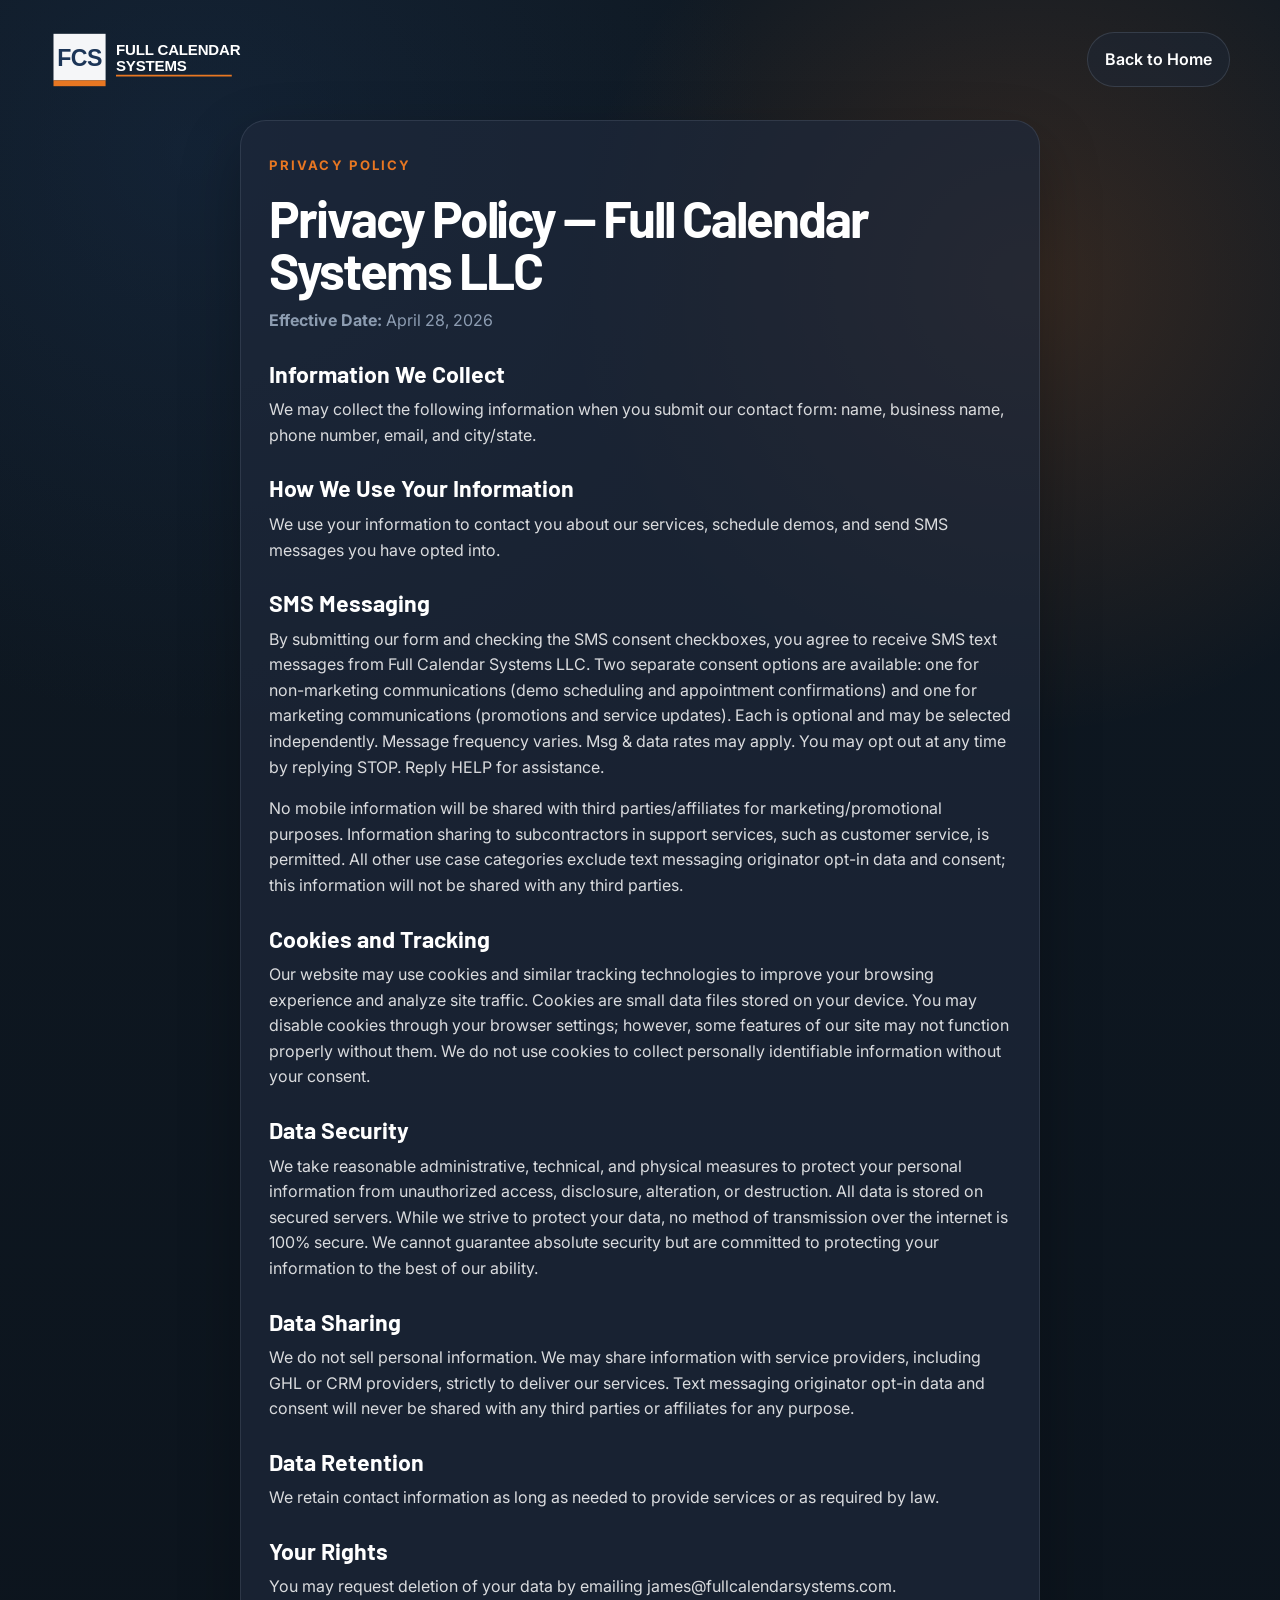
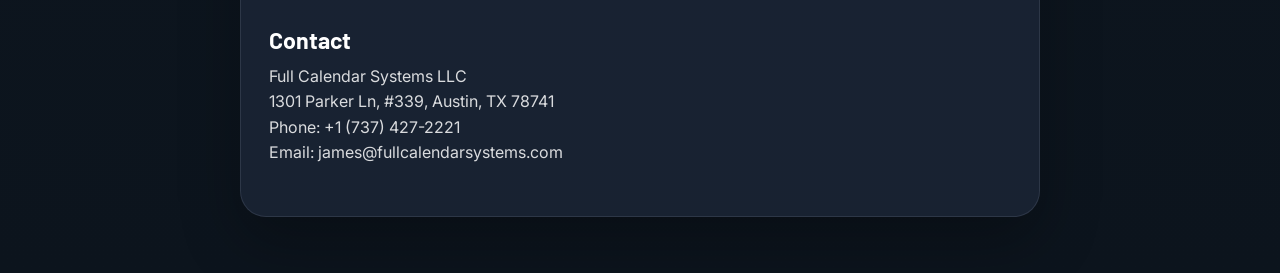
==== commit 101feb5f: "A2P compliance overhaul: restore CTIA consent checkboxes, fix Privacy Policy + Terms language, add b" ====
--- a/privacy-policy.html
+++ b/privacy-policy.html
@@ -38,8 +38,8 @@
 
       <section class="legal-section">
         <h2>SMS Messaging</h2>
-        <p>By submitting our form and checking the consent box, you agree to receive SMS text messages from Full Calendar Systems LLC. Message frequency varies. Msg &amp; data rates may apply. You may opt out at any time by replying STOP. Reply HELP for assistance.</p>
-        <p>No mobile information will be shared with third parties or affiliates for marketing or promotional purposes. Information sharing to subcontractors in support of our services (e.g., CRM and SMS delivery providers) is permitted. All other categories exclude text messaging originator opt-in data and consent; this information will not be shared with any third parties.</p>
+        <p>By submitting our form and checking the SMS consent checkboxes, you agree to receive SMS text messages from Full Calendar Systems LLC. Two separate consent options are available: one for non-marketing communications (demo scheduling and appointment confirmations) and one for marketing communications (promotions and service updates). Each is optional and may be selected independently. Message frequency varies. Msg &amp; data rates may apply. You may opt out at any time by replying STOP. Reply HELP for assistance.</p>
+        <p>No mobile information will be shared with third parties/affiliates for marketing/promotional purposes. Information sharing to subcontractors in support services, such as customer service, is permitted. All other use case categories exclude text messaging originator opt-in data and consent; this information will not be shared with any third parties.</p>
       </section>
 
       <section class="legal-section">
@@ -69,7 +69,10 @@
 
       <section class="legal-section">
         <h2>Contact</h2>
-        <p>Full Calendar Systems LLC | <a href="mailto:james@fullcalendarsystems.com">james@fullcalendarsystems.com</a></p>
+        <p>Full Calendar Systems LLC<br>
+        1301 Parker Ln, #339, Austin, TX 78741<br>
+        Phone: <a href="tel:+17374272221">+1 (737) 427-2221</a><br>
+        Email: <a href="mailto:james@fullcalendarsystems.com">james@fullcalendarsystems.com</a></p>
       </section>
     </main>
   </div>
--- a/styles.css
+++ b/styles.css
@@ -1188,16 +1188,56 @@
   line-height: 1.7;
 }
 
+.consent-option span {
+  flex: 1;
+}
+
+.consent-option strong {
+  color: var(--white);
+  font-weight: 700;
+}
+
 .consent-option + .consent-option {
   margin-top: 14px;
 }
 
 .consent-option input {
-  width: 18px;
-  height: 18px;
-  margin-top: 0.22rem;
+  appearance: none;
+  display: grid;
+  place-content: center;
+  width: 14px;
+  height: 14px;
+  margin-top: 0.28rem;
+  border: 1.5px solid rgba(255, 255, 255, 0.58);
+  border-radius: 3px;
+  background: rgba(255, 255, 255, 0.04);
   accent-color: var(--accent);
-  flex: 0 0 auto;
+  flex-shrink: 0;
+  cursor: pointer;
+}
+
+.consent-option input::before {
+  width: 7px;
+  height: 7px;
+  content: "";
+  transform: scale(0);
+  transition: transform 140ms ease;
+  clip-path: polygon(14% 44%, 0 62%, 41% 100%, 100% 20%, 82% 7%, 38% 65%);
+  background: var(--white);
+}
+
+.consent-option input:checked {
+  border-color: var(--accent);
+  background: var(--accent);
+}
+
+.consent-option input:checked::before {
+  transform: scale(1);
+}
+
+.consent-option input:focus-visible {
+  outline: 3px solid rgba(255, 176, 98, 0.55);
+  outline-offset: 3px;
 }
 
 .consent-links {
@@ -1222,11 +1262,15 @@
 
 .consent-notice,
 .consent-disclaimer {
-  margin: 12px 0 0;
+  margin: 14px 0 0;
   font-size: 0.82rem;
   color: var(--muted);
   text-align: center;
   font-style: italic;
+}
+
+.consent-notice {
+  margin-top: 18px;
 }
 
 .consent-notice {
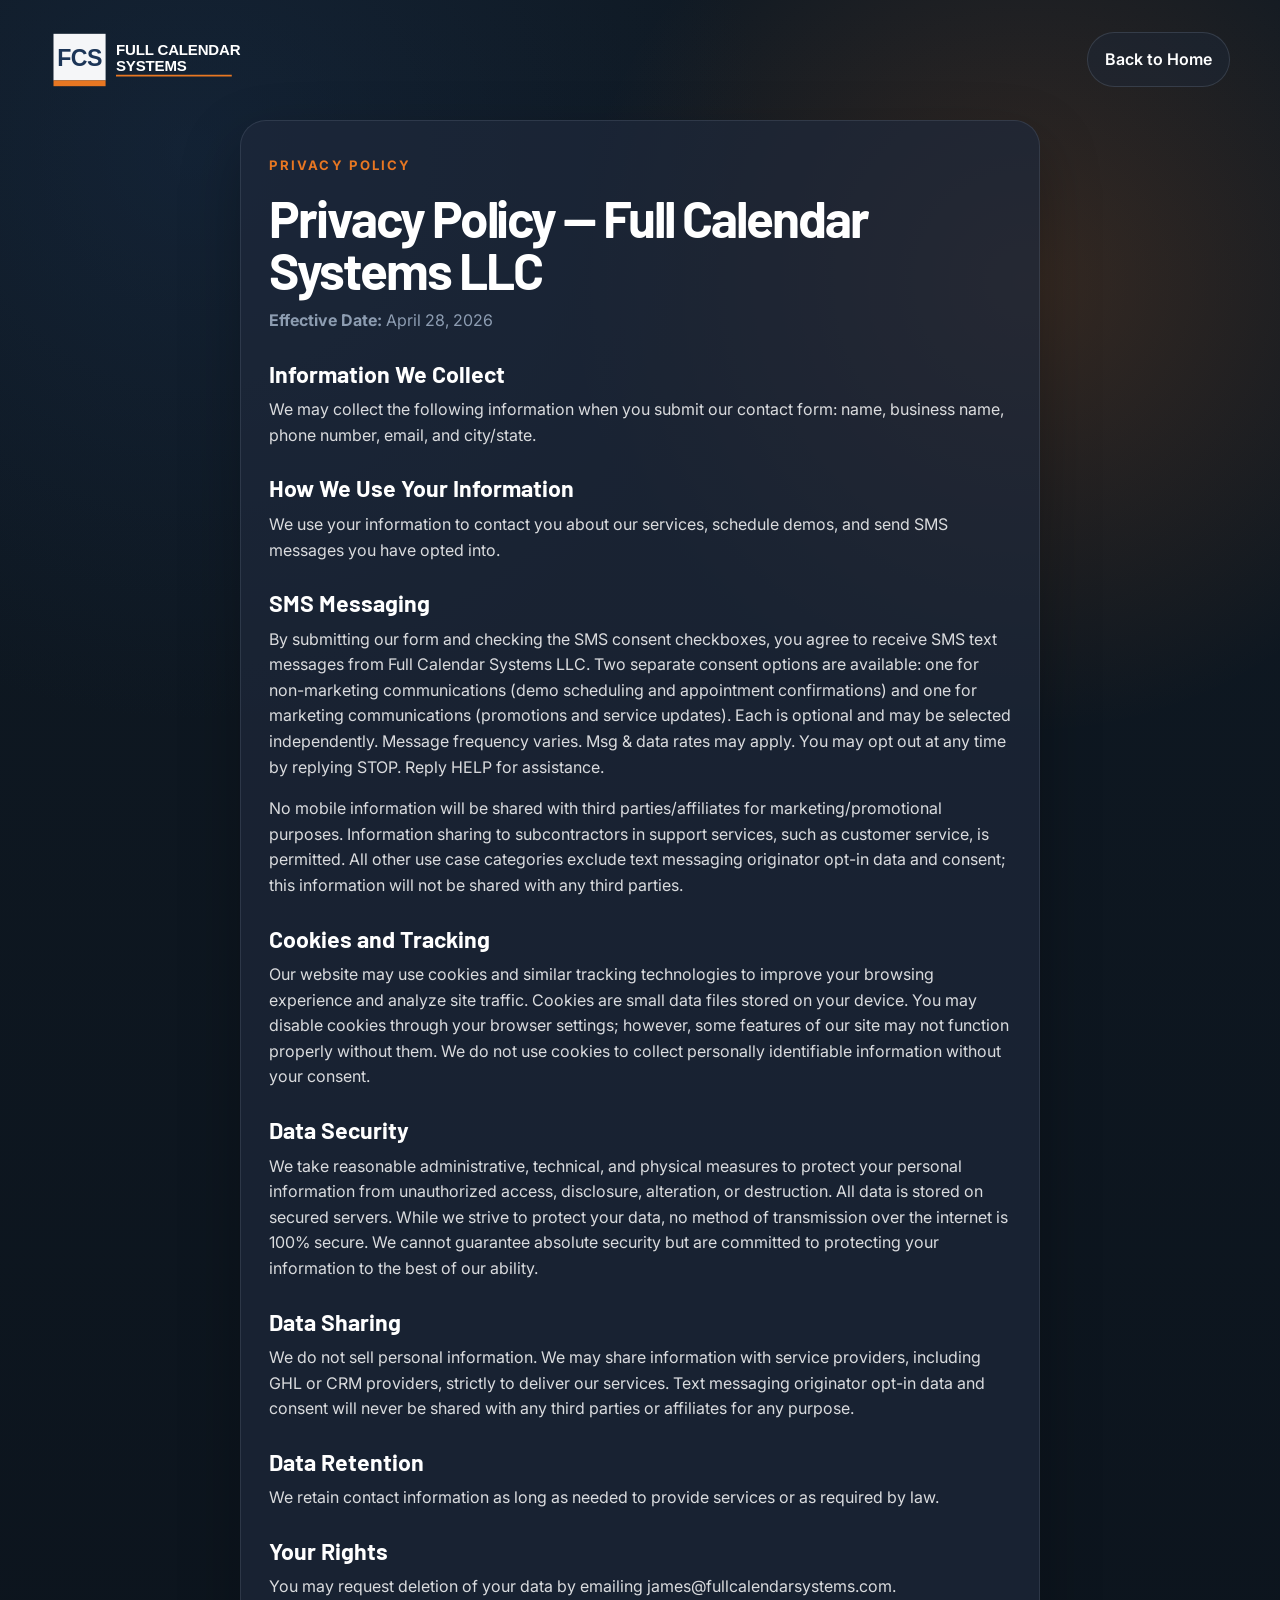
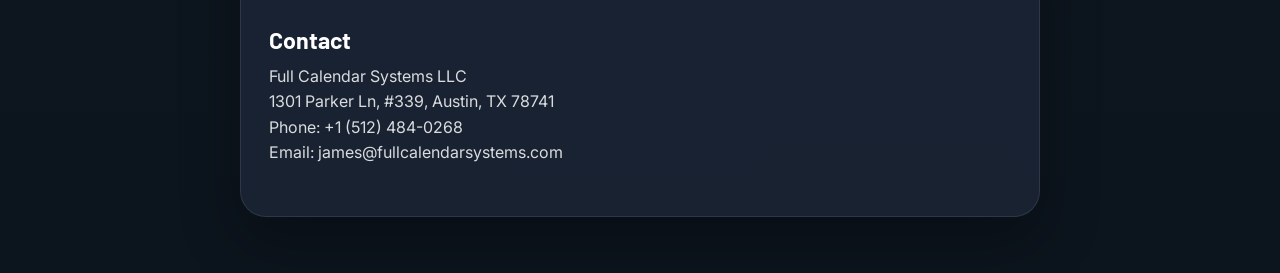
==== commit 23063490: "Update FCS public numbers to SendBlue lines" ====
--- a/privacy-policy.html
+++ b/privacy-policy.html
@@ -5,6 +5,8 @@
   <meta name="viewport" content="width=device-width, initial-scale=1.0">
   <meta name="description" content="Privacy Policy for Full Calendar Systems LLC.">
   <title>Privacy Policy | Full Calendar Systems LLC</title>
+  <link rel="icon" type="image/png" sizes="32x32" href="favicon-32.png">
+  <link rel="apple-touch-icon" sizes="180x180" href="apple-touch-icon.png">
   <link rel="preconnect" href="https://fonts.googleapis.com">
   <link rel="preconnect" href="https://fonts.gstatic.com" crossorigin>
   <link href="https://fonts.googleapis.com/css2?family=Barlow:wght@700;800;900&family=Inter:wght@400;500;600&display=swap" rel="stylesheet">
@@ -71,7 +73,7 @@
         <h2>Contact</h2>
         <p>Full Calendar Systems LLC<br>
         1301 Parker Ln, #339, Austin, TX 78741<br>
-        Phone: <a href="tel:+17374272221">+1 (737) 427-2221</a><br>
+        Phone: <a href="tel:+15124840268">+1 (512) 484-0268</a><br>
         Email: <a href="mailto:james@fullcalendarsystems.com">james@fullcalendarsystems.com</a></p>
       </section>
     </main>
--- a/styles.css
+++ b/styles.css
@@ -176,6 +176,112 @@
   background: linear-gradient(180deg, rgba(18, 29, 41, 0.9), rgba(15, 25, 35, 0.96));
 }
 
+/* ── Light bands: tonal rhythm against the dark sections ── */
+.section-light {
+  background: linear-gradient(180deg, #f7f4ef 0%, #f1ece4 100%);
+  color: #16202c;
+}
+
+.section-light h2,
+.section-light h3 {
+  color: #16202c;
+}
+
+.section-light .section-subhead {
+  color: rgba(22, 32, 44, 0.72);
+}
+
+.section-light .faq-item {
+  background: #ffffff;
+  border-color: rgba(22, 32, 44, 0.1);
+  box-shadow: 0 12px 28px rgba(22, 32, 44, 0.08);
+}
+
+.section-light .faq-trigger {
+  color: #16202c;
+}
+
+.section-light .faq-panel p {
+  color: rgba(22, 32, 44, 0.78);
+}
+
+/* ── Day Without / Day With ── */
+.day-compare-grid {
+  display: grid;
+  grid-template-columns: repeat(2, minmax(0, 1fr));
+  gap: 22px;
+  max-width: 1000px;
+  margin: 0 auto;
+}
+
+.day-col {
+  border-radius: var(--radius-lg);
+  padding: 30px;
+}
+
+.day-without {
+  background: #ffffff;
+  border: 1px solid rgba(198, 40, 40, 0.2);
+  box-shadow: 0 12px 28px rgba(22, 32, 44, 0.07);
+}
+
+.day-with {
+  background: linear-gradient(180deg, #16202c, #1b2838);
+  border: 1px solid rgba(34, 197, 94, 0.4);
+  box-shadow: 0 18px 40px rgba(22, 32, 44, 0.22);
+}
+
+.day-col h3 {
+  font-family: "Barlow", sans-serif;
+  font-size: 1.25rem;
+  font-weight: 800;
+  letter-spacing: -0.01em;
+  margin: 0 0 18px;
+}
+
+.day-without h3 {
+  color: #c62828;
+}
+
+.day-with h3,
+.section-light .day-with h3 {
+  color: #22c55e;
+}
+
+.section-light .day-with li {
+  color: rgba(255, 255, 255, 0.92);
+}
+
+.day-col ul {
+  list-style: none;
+  margin: 0;
+  padding: 0;
+  display: grid;
+  gap: 13px;
+}
+
+.day-col li {
+  padding-left: 28px;
+  position: relative;
+  line-height: 1.55;
+}
+
+.day-col li::before {
+  position: absolute;
+  left: 0;
+  font-weight: 800;
+}
+
+.day-without li::before {
+  content: "✗";
+  color: #c62828;
+}
+
+.day-with li::before {
+  content: "✓";
+  color: #22c55e;
+}
+
 .hero {
   padding: 56px 0 88px;
 }
@@ -619,7 +725,25 @@
   flex-wrap: wrap;
   justify-content: flex-start;
   gap: 14px;
-  margin-bottom: 28px;
+  margin-bottom: 18px;
+}
+
+/* Quiet third action under the two main CTAs (replaced the third pill button +
+   trust chips — James 2026-06-12: less is more). */
+.hero-calc-link {
+  display: inline-block;
+  color: rgba(255, 255, 255, 0.78);
+  font-weight: 600;
+  font-size: 0.96rem;
+  padding-bottom: 2px;
+  border-bottom: 1px solid rgba(232, 119, 34, 0.5);
+  transition: color 180ms ease, border-color 180ms ease;
+}
+
+.hero-calc-link:hover,
+.hero-calc-link:focus-visible {
+  color: var(--white);
+  border-color: var(--accent);
 }
 
 .btn {
@@ -678,7 +802,7 @@
 
 .trust-bar {
   display: grid;
-  grid-template-columns: repeat(5, minmax(0, 1fr));
+  grid-template-columns: repeat(3, minmax(0, 1fr));
   gap: 12px;
   margin-top: 18px;
 }
@@ -693,7 +817,7 @@
   border-radius: 18px;
   background: rgba(30, 41, 59, 0.42);
   color: rgba(255, 255, 255, 0.9);
-  font-size: 0.95rem;
+  font-size: 0.88rem;
   box-shadow: var(--shadow-soft);
 }
 
@@ -817,7 +941,74 @@
 }
 
 .problem-grid {
-  grid-template-columns: repeat(4, minmax(0, 1fr));
+  display: flex;
+  flex-wrap: wrap;
+  justify-content: center;
+}
+
+.problem-grid > .feature-card {
+  flex: 0 1 calc(33.333% - 12px);
+  min-width: 220px;
+}
+
+/* ── Problem section, editorial style (James 2026-06-12: tiles read gimmicky —
+   no boxes; numbered items over thin rules; stats as a clean divider strip) ── */
+.problem-list {
+  display: grid;
+  grid-template-columns: repeat(2, minmax(0, 1fr));
+  gap: 38px 56px;
+  margin-top: 8px;
+}
+
+.problem-item {
+  border-top: 1px solid rgba(232, 119, 34, 0.4);
+  padding-top: 18px;
+}
+
+.problem-num {
+  display: block;
+  font-family: "Barlow", sans-serif;
+  font-weight: 800;
+  font-size: 0.85rem;
+  letter-spacing: 0.16em;
+  color: var(--accent);
+  margin-bottom: 10px;
+}
+
+.problem-item h3 {
+  font-size: 1.3rem;
+  line-height: 1.15;
+  letter-spacing: -0.02em;
+  margin-bottom: 8px;
+}
+
+.problem-item p {
+  color: rgba(148, 163, 184, 0.96);
+  margin: 0;
+}
+
+.stats-strip {
+  display: grid;
+  grid-template-columns: repeat(3, minmax(0, 1fr));
+  gap: 36px;
+  margin-top: 52px;
+  padding-top: 30px;
+  border-top: 1px solid rgba(148, 163, 184, 0.18);
+}
+
+.stat-item strong {
+  display: block;
+  color: #ffb062;
+  font-family: "Barlow", sans-serif;
+  font-size: clamp(2.2rem, 4.5vw, 3.1rem);
+  line-height: 0.95;
+  margin-bottom: 8px;
+}
+
+.stat-item span {
+  color: rgba(255, 255, 255, 0.78);
+  font-size: 0.96rem;
+  line-height: 1.55;
 }
 
 .feature-card,
@@ -838,6 +1029,35 @@
   padding: 24px;
 }
 
+/* ── Four named tools (What You Get) ── */
+.tools-grid {
+  grid-template-columns: repeat(2, minmax(0, 1fr));
+  margin-bottom: 18px;
+}
+
+.tool-card {
+  border-top: 4px solid var(--accent);
+}
+
+.tool-badge {
+  display: inline-block;
+  font-family: "Barlow", sans-serif;
+  font-weight: 800;
+  font-size: 0.85rem;
+  letter-spacing: 0.08em;
+  color: var(--accent);
+  margin-bottom: 12px;
+}
+
+.under-hood-heading {
+  margin-top: 40px;
+}
+
+.under-hood-title {
+  font-size: 1.3rem;
+  opacity: 0.85;
+}
+
 .feature-card.accent {
   position: relative;
   overflow: hidden;
@@ -903,6 +1123,7 @@
 
 .steps {
   display: grid;
+  grid-template-columns: repeat(3, minmax(0, 1fr));
   gap: 16px;
 }
 
@@ -974,7 +1195,7 @@
 
 .price-was {
   font-size: 1.1rem;
-  color: rgba(148, 163, 184, 0.6);
+  color: rgba(186, 199, 214, 0.85);
   text-decoration: line-through;
   text-decoration-color: rgba(232, 119, 34, 0.5);
   font-family: "Barlow", sans-serif;
@@ -994,11 +1215,22 @@
     linear-gradient(180deg, rgba(30, 41, 59, 0.98), rgba(23, 33, 49, 0.98));
 }
 
-.pricing-card h3 {
+/* The pricing card stays DARK inside the light band, so every text color is set
+   explicitly here — .section-light's dark heading color must never reach it
+   (James 2026-06-12: the price is white, period). */
+.pricing-card h3,
+.section-light .pricing-card h3 {
   margin: 18px 0 8px;
   font-size: clamp(3rem, 6vw, 4.8rem);
   line-height: 0.92;
   letter-spacing: -0.04em;
+  color: var(--white);
+}
+
+.pricing-card .badge {
+  color: #ffb062;
+  background: rgba(232, 119, 34, 0.14);
+  border: 1px solid rgba(232, 119, 34, 0.35);
 }
 
 .pricing-card h3 span {
@@ -1013,6 +1245,21 @@
   color: rgba(148, 163, 184, 0.96);
   font-size: 0.98rem;
   line-height: 1.7;
+}
+
+.pricing-guarantee {
+  margin: 0 0 20px;
+  padding: 12px 16px;
+  border: 1px solid rgba(34, 197, 94, 0.45);
+  border-radius: 12px;
+  background: rgba(34, 197, 94, 0.1);
+  font-size: 1rem;
+  line-height: 1.6;
+  color: rgba(255, 255, 255, 0.92);
+}
+
+.pricing-guarantee strong {
+  color: #4ade80;
 }
 
 .checklist {
@@ -1111,7 +1358,7 @@
   grid-column: 1 / -1;
 }
 
-.qualifier-form label {
+.qualifier-form label:not(.consent-option) {
   display: grid;
   gap: 8px;
   color: rgba(255, 255, 255, 0.9);
@@ -1123,7 +1370,7 @@
   font-size: 0.84rem;
 }
 
-.qualifier-form input,
+.qualifier-form input:not([type="checkbox"]):not([type="radio"]),
 .qualifier-form select,
 .qualifier-form textarea {
   width: 100%;
@@ -1146,10 +1393,10 @@
   color: rgba(148, 163, 184, 0.8);
 }
 
-.qualifier-form input:focus,
+.qualifier-form input:not([type="checkbox"]):not([type="radio"]):focus,
 .qualifier-form select:focus,
 .qualifier-form textarea:focus,
-.qualifier-form input:focus-visible,
+.qualifier-form input:not([type="checkbox"]):not([type="radio"]):focus-visible,
 .qualifier-form select:focus-visible,
 .qualifier-form textarea:focus-visible {
   outline: none;
@@ -1172,19 +1419,21 @@
 }
 
 .consent-block {
-  margin: 22px 0 24px;
-  padding: 20px;
-  border-radius: 18px;
-  border: 1px solid rgba(148, 163, 184, 0.16);
+  margin: 18px 0 20px;
+  padding: 14px 16px;
+  border-radius: 14px;
+  border: 1px solid rgba(148, 163, 184, 0.14);
   background: rgba(15, 25, 35, 0.32);
 }
 
 .consent-option {
   display: flex;
-  gap: 12px;
+  flex-direction: row;
+  gap: 10px;
   align-items: flex-start;
-  color: rgba(148, 163, 184, 0.98);
-  font-size: 0.85rem;
+  color: rgba(148, 163, 184, 0.8);
+  font-size: 0.72rem;
+  line-height: 1.5;
   line-height: 1.7;
 }
 
@@ -1202,37 +1451,30 @@
 }
 
 .consent-option input {
+  -webkit-appearance: none;
   appearance: none;
-  display: grid;
-  place-content: center;
-  width: 14px;
-  height: 14px;
-  margin-top: 0.28rem;
+  flex: 0 0 18px;
+  width: 18px;
+  height: 18px;
+  min-height: 0;
+  min-width: 0;
+  max-width: 18px;
+  max-height: 18px;
+  margin-top: 3px;
   border: 1.5px solid rgba(255, 255, 255, 0.58);
   border-radius: 3px;
-  background: rgba(255, 255, 255, 0.04);
-  accent-color: var(--accent);
-  flex-shrink: 0;
+  background-color: rgba(255, 255, 255, 0.04);
   cursor: pointer;
-}
-
-.consent-option input::before {
-  width: 7px;
-  height: 7px;
-  content: "";
-  transform: scale(0);
-  transition: transform 140ms ease;
-  clip-path: polygon(14% 44%, 0 62%, 41% 100%, 100% 20%, 82% 7%, 38% 65%);
-  background: var(--white);
+  transition: background-color 120ms ease, border-color 120ms ease;
 }
 
 .consent-option input:checked {
   border-color: var(--accent);
-  background: var(--accent);
-}
-
-.consent-option input:checked::before {
-  transform: scale(1);
+  background-color: var(--accent);
+  background-image: url("data:image/svg+xml,%3Csvg xmlns='http://www.w3.org/2000/svg' viewBox='0 0 12 9'%3E%3Cpath fill='none' stroke='white' stroke-width='2' stroke-linecap='round' stroke-linejoin='round' d='M1 4l3.5 3.5L11 1'/%3E%3C/svg%3E");
+  background-size: 70%;
+  background-repeat: no-repeat;
+  background-position: center;
 }
 
 .consent-option input:focus-visible {
@@ -1262,9 +1504,9 @@
 
 .consent-notice,
 .consent-disclaimer {
-  margin: 14px 0 0;
-  font-size: 0.82rem;
-  color: var(--muted);
+  margin: 10px 0 0;
+  font-size: 0.72rem;
+  color: rgba(148, 163, 184, 0.75);
   text-align: center;
   font-style: italic;
 }
@@ -1565,10 +1807,24 @@
 
   .problem-grid,
   .stats-row,
+  .problem-list,
+  .stats-strip,
   .benefits-grid,
+  .tools-grid,
+  .steps,
+  .day-compare-grid,
   .form-grid,
   .imessage-diff-grid {
     grid-template-columns: 1fr;
+  }
+
+  .problem-list {
+    gap: 28px;
+  }
+
+  .stats-strip {
+    gap: 24px;
+    margin-top: 40px;
   }
 
   .imessage-stat-row {
@@ -1663,6 +1919,476 @@
   }
 }
 
+/* ── ROI Calculator ── */
+.calc-hero {
+  padding-top: 64px;
+}
+
+.calc-hero h1 {
+  font-size: clamp(2.3rem, 4.5vw, 3.7rem);
+  line-height: 1.02;
+}
+
+.calc-card {
+  border-radius: var(--radius-lg);
+  border: 1px solid rgba(232, 119, 34, 0.22);
+  background: linear-gradient(180deg, rgba(30, 41, 59, 0.96), rgba(23, 33, 49, 0.98));
+  box-shadow: var(--shadow);
+  padding: 32px;
+  margin-top: 8px;
+}
+
+.calc-field + .calc-field {
+  margin-top: 30px;
+}
+
+.calc-field-head {
+  display: flex;
+  align-items: baseline;
+  justify-content: space-between;
+  gap: 16px;
+}
+
+.calc-field-label {
+  display: block;
+  margin-bottom: 14px;
+  color: rgba(255, 255, 255, 0.9);
+  font-size: 1.02rem;
+  font-weight: 600;
+}
+
+.calc-readout {
+  font-family: "Barlow", sans-serif;
+  font-size: 2rem;
+  font-weight: 900;
+  color: #ffb062;
+  line-height: 1;
+}
+
+.calc-slider {
+  -webkit-appearance: none;
+  appearance: none;
+  width: 100%;
+  height: 8px;
+  border-radius: 999px;
+  background: rgba(148, 163, 184, 0.25);
+  outline: none;
+  cursor: pointer;
+  display: block;
+}
+
+.calc-slider::-webkit-slider-thumb {
+  -webkit-appearance: none;
+  appearance: none;
+  width: 28px;
+  height: 28px;
+  border-radius: 50%;
+  background: linear-gradient(180deg, #ef8a31, #d9670c);
+  border: 3px solid #fff;
+  box-shadow: 0 6px 16px rgba(232, 119, 34, 0.45);
+  cursor: grab;
+}
+
+.calc-slider::-moz-range-thumb {
+  width: 28px;
+  height: 28px;
+  border-radius: 50%;
+  background: linear-gradient(180deg, #ef8a31, #d9670c);
+  border: 3px solid #fff;
+  box-shadow: 0 6px 16px rgba(232, 119, 34, 0.45);
+  cursor: grab;
+}
+
+.calc-slider:focus-visible {
+  outline: 3px solid rgba(255, 176, 98, 0.55);
+  outline-offset: 4px;
+}
+
+.calc-slider-scale {
+  display: flex;
+  justify-content: space-between;
+  margin-top: 8px;
+  color: var(--muted);
+  font-size: 0.8rem;
+}
+
+.chip-row {
+  display: flex;
+  flex-wrap: wrap;
+  gap: 10px;
+}
+
+.chip {
+  min-height: 48px;
+  padding: 0.6rem 1.25rem;
+  border-radius: 999px;
+  border: 1px solid rgba(148, 163, 184, 0.25);
+  background: rgba(15, 25, 35, 0.58);
+  color: rgba(255, 255, 255, 0.88);
+  font-family: "Barlow", sans-serif;
+  font-size: 1.05rem;
+  font-weight: 700;
+  letter-spacing: 0.01em;
+  transition: border-color 160ms ease, background-color 160ms ease, color 160ms ease, transform 160ms ease;
+}
+
+.chip:hover,
+.chip:focus-visible {
+  border-color: rgba(232, 119, 34, 0.5);
+  transform: translateY(-1px);
+}
+
+.chip.selected {
+  border-color: var(--accent);
+  background: linear-gradient(180deg, rgba(239, 138, 49, 0.22), rgba(217, 103, 12, 0.18));
+  color: #ffb062;
+  box-shadow: 0 8px 18px rgba(232, 119, 34, 0.18);
+}
+
+#calc-calculate-btn {
+  margin-top: 32px;
+}
+
+.calc-gate-head {
+  text-align: center;
+  margin-bottom: 22px;
+}
+
+.calc-gate-title {
+  font-family: "Barlow", sans-serif;
+  font-size: 1.7rem;
+  font-weight: 800;
+  letter-spacing: -0.02em;
+  margin-bottom: 4px;
+}
+
+.calc-gate-sub {
+  color: var(--muted);
+  margin-bottom: 0;
+}
+
+.calc-gate label:not(.consent-option) {
+  display: grid;
+  gap: 8px;
+  color: rgba(255, 255, 255, 0.9);
+  font-size: 0.96rem;
+}
+
+.calc-gate label small {
+  color: var(--muted);
+  font-weight: 400;
+}
+
+.calc-gate input:not([type="checkbox"]),
+.echo-demo-form input:not([type="checkbox"]) {
+  width: 100%;
+  min-height: 52px;
+  border-radius: 14px;
+  border: 1px solid rgba(148, 163, 184, 0.2);
+  background: rgba(15, 25, 35, 0.58);
+  color: var(--white);
+  padding: 0.9rem 1rem;
+  transition: border-color 180ms ease, box-shadow 180ms ease, background-color 180ms ease;
+}
+
+.calc-gate input:not([type="checkbox"]):focus-visible,
+.echo-demo-form input:not([type="checkbox"]):focus-visible {
+  outline: none;
+  border-color: rgba(232, 119, 34, 0.6);
+  box-shadow: 0 0 0 4px rgba(232, 119, 34, 0.12);
+  background: rgba(15, 25, 35, 0.78);
+}
+
+.calc-back-link {
+  display: block;
+  margin: 16px auto 0;
+  border: 0;
+  background: transparent;
+  color: var(--muted);
+  font-size: 0.9rem;
+  text-decoration: underline;
+  text-underline-offset: 3px;
+  min-height: 44px;
+}
+
+.calc-back-link:hover,
+.calc-back-link:focus-visible {
+  color: var(--accent);
+}
+
+.calc-result {
+  text-align: center;
+}
+
+.calc-result-label {
+  color: var(--muted);
+  text-transform: uppercase;
+  letter-spacing: 0.12em;
+  font-size: 0.85rem;
+  font-weight: 700;
+  margin-bottom: 10px;
+}
+
+.calc-big {
+  font-family: "Barlow", sans-serif;
+  font-size: clamp(3.2rem, 9vw, 5.6rem);
+  font-weight: 900;
+  letter-spacing: -0.04em;
+  line-height: 0.95;
+  color: #ffb062;
+  margin-bottom: 14px;
+}
+
+.calc-sub {
+  font-size: 1.15rem;
+  color: rgba(255, 255, 255, 0.88);
+  margin-bottom: 14px;
+}
+
+.calc-sub strong {
+  color: var(--white);
+  font-family: "Barlow", sans-serif;
+  font-size: 1.3rem;
+}
+
+.calc-footnote {
+  color: var(--muted);
+  font-size: 0.82rem;
+  line-height: 1.6;
+  max-width: 36rem;
+  margin: 0 auto 28px;
+}
+
+.calc-cta {
+  border-top: 1px solid rgba(148, 163, 184, 0.16);
+  padding-top: 26px;
+}
+
+.calc-cta-line {
+  font-family: "Barlow", sans-serif;
+  font-size: 1.35rem;
+  font-weight: 800;
+  letter-spacing: -0.02em;
+  margin-bottom: 20px;
+}
+
+.calc-cta-actions {
+  display: flex;
+  flex-wrap: wrap;
+  justify-content: center;
+  gap: 14px;
+  margin-bottom: 24px;
+}
+
+.wedge-row {
+  display: grid;
+  grid-template-columns: repeat(3, minmax(0, 1fr));
+  gap: 12px;
+}
+
+.wedge-card {
+  display: flex;
+  align-items: center;
+  gap: 10px;
+  padding: 0.85rem 1rem;
+  border: 1px solid rgba(148, 163, 184, 0.16);
+  border-radius: 16px;
+  background: rgba(15, 25, 35, 0.45);
+  color: rgba(255, 255, 255, 0.88);
+  font-size: 0.86rem;
+  text-align: left;
+}
+
+.wedge-card span:first-child {
+  font-size: 1.15rem;
+  flex-shrink: 0;
+}
+
+/* ── Text Echo Live ── */
+.echo-demo-grid {
+  display: grid;
+  grid-template-columns: minmax(0, 1fr) minmax(0, 1.15fr);
+  gap: 48px;
+  align-items: center;
+  max-width: 1000px;
+  margin: 0 auto;
+}
+
+.echo-demo-phone {
+  display: flex;
+  justify-content: center;
+}
+
+.echo-demo-action {
+  text-align: left;
+}
+
+.echo-demo-sms {
+  width: 100%;
+}
+
+/* ── Live demo line: role-play opener chips + number + optional QR ── */
+.echo-demo-roleplay-intro {
+  font-weight: 600;
+  margin-bottom: 14px;
+}
+
+.echo-demo-chips {
+  display: flex;
+  flex-direction: column;
+  gap: 10px;
+}
+
+.echo-demo-chip {
+  display: block;
+  padding: 12px 16px;
+  border: 2px solid var(--accent);
+  border-radius: 999px;
+  font-weight: 700;
+  text-decoration: none;
+  color: #16202c;
+  background: #fff;
+  transition: background 0.15s ease, transform 0.15s ease;
+}
+
+.echo-demo-chip:hover {
+  background: #fdf1e7;
+  transform: translateY(-1px);
+}
+
+.echo-demo-number-row {
+  margin-top: 16px;
+  display: flex;
+  flex-wrap: wrap;
+  align-items: baseline;
+  gap: 8px 16px;
+}
+
+.echo-demo-number {
+  font-weight: 600;
+}
+
+.echo-demo-number a {
+  color: var(--accent);
+  text-decoration: none;
+}
+
+.echo-demo-qr summary {
+  cursor: pointer;
+  color: var(--muted);
+  font-size: 0.9rem;
+}
+
+.echo-demo-qr[open] img {
+  display: block;
+  margin-top: 10px;
+  border: 1px solid #e5e0da;
+  border-radius: 12px;
+  padding: 8px;
+  background: #fff;
+}
+
+.echo-demo-note {
+  margin: 14px 0 0;
+  color: var(--muted);
+  font-size: 0.84rem;
+  text-align: center;
+}
+
+.echo-demo-form-title {
+  font-family: "Barlow", sans-serif;
+  font-size: 1.45rem;
+  font-weight: 800;
+  letter-spacing: -0.02em;
+  margin-bottom: 16px;
+}
+
+.echo-demo-form-row {
+  display: flex;
+  gap: 12px;
+}
+
+.echo-demo-form-row input {
+  flex: 1;
+  min-width: 0;
+}
+
+.echo-demo-form-row .btn {
+  flex-shrink: 0;
+}
+
+.echo-demo-form .consent-block {
+  margin-bottom: 0;
+}
+
+/* ── Live-demo gate: name/email/phone filter in front of the chips ── */
+.echo-demo-gate-sub {
+  color: var(--muted);
+  margin: -6px 0 16px;
+  line-height: 1.5;
+}
+
+.echo-demo-gate-grid {
+  display: flex;
+  flex-direction: column;
+  gap: 10px;
+  margin-bottom: 12px;
+}
+
+.echo-demo-gate-row {
+  display: flex;
+  gap: 10px;
+}
+
+.echo-demo-gate-row > span {
+  flex: 1;
+  min-width: 0;
+}
+
+@media (max-width: 640px) {
+  .echo-demo-gate-row {
+    flex-direction: column;
+  }
+}
+
+.echo-demo-gate-btn {
+  width: 100%;
+  margin-bottom: 4px;
+}
+
+@media (max-width: 900px) {
+  .echo-demo-grid {
+    grid-template-columns: 1fr;
+    gap: 36px;
+  }
+
+  .echo-demo-phone {
+    order: -1;
+  }
+
+  .wedge-row {
+    grid-template-columns: 1fr;
+  }
+}
+
+@media (max-width: 640px) {
+  .calc-card {
+    padding: 22px 18px;
+  }
+
+  .calc-cta-actions {
+    flex-direction: column;
+  }
+
+  .echo-demo-form-row {
+    flex-direction: column;
+  }
+
+  .chip {
+    flex: 1 1 calc(50% - 5px);
+  }
+}
+
 @media (max-width: 640px) {
   .container,
   .narrow {
@@ -1727,3 +2453,414 @@
     width: 150px;
   }
 }
+
+/* ── ROI Calculator v2 — editable readout, teaser, breakdown, form notes ── */
+.calc-readout-input {
+  font-family: "Barlow", sans-serif;
+  font-size: 2rem;
+  font-weight: 900;
+  color: #ffb062;
+  line-height: 1;
+  background: transparent;
+  border: 0;
+  border-bottom: 2px solid rgba(232, 119, 34, 0.35);
+  width: 4.2ch;
+  text-align: right;
+  padding: 0 2px 2px;
+  -moz-appearance: textfield;
+  appearance: textfield;
+}
+
+.calc-readout-input::-webkit-outer-spin-button,
+.calc-readout-input::-webkit-inner-spin-button {
+  -webkit-appearance: none;
+  margin: 0;
+}
+
+.calc-readout-input:focus-visible {
+  outline: none;
+  border-bottom-color: var(--accent);
+}
+
+.calc-teaser {
+  text-align: center;
+  margin-bottom: 18px;
+  user-select: none;
+  pointer-events: none;
+}
+
+.calc-teaser-num {
+  font-family: "Barlow", sans-serif;
+  font-size: clamp(2.6rem, 7vw, 4.2rem);
+  font-weight: 900;
+  letter-spacing: -0.04em;
+  color: #ffb062;
+  filter: blur(16px);
+  display: inline-block;
+}
+
+.calc-teaser-cap {
+  font-family: "Barlow", sans-serif;
+  font-size: 1.4rem;
+  font-weight: 800;
+  color: var(--muted);
+  filter: blur(8px);
+  display: inline-block;
+}
+
+.calc-breakdown {
+  max-width: 30rem;
+  margin: 0 auto 26px;
+  text-align: left;
+}
+
+.calc-breakdown-title {
+  color: var(--muted);
+  text-transform: uppercase;
+  letter-spacing: 0.12em;
+  font-size: 0.78rem;
+  font-weight: 700;
+  margin-bottom: 12px;
+  text-align: center;
+}
+
+.calc-breakdown-list {
+  list-style: none;
+  margin: 0;
+  padding: 0;
+  display: grid;
+  gap: 8px;
+}
+
+.bd-row {
+  position: relative;
+  display: flex;
+  align-items: baseline;
+  gap: 10px;
+  padding: 0.55rem 0.9rem;
+  border: 1px solid rgba(148, 163, 184, 0.14);
+  border-radius: 12px;
+  background: rgba(15, 25, 35, 0.45);
+  overflow: hidden;
+  opacity: 0;
+  transform: translateY(8px);
+  transition: opacity 420ms ease, transform 420ms ease;
+}
+
+.bd-row.bd-on {
+  opacity: 1;
+  transform: none;
+}
+
+.bd-bar {
+  position: absolute;
+  inset: 0 auto 0 0;
+  width: var(--bar-w, 0%);
+  background: linear-gradient(90deg, rgba(232, 119, 34, 0.16), rgba(232, 119, 34, 0.04));
+  border-radius: 12px 0 0 12px;
+  pointer-events: none;
+}
+
+.bd-num {
+  position: relative;
+  font-family: "Barlow", sans-serif;
+  font-size: 1.25rem;
+  font-weight: 900;
+  color: #ffb062;
+  min-width: 3.2ch;
+  text-align: right;
+  flex-shrink: 0;
+}
+
+.bd-text {
+  position: relative;
+  font-size: 0.92rem;
+  color: rgba(255, 255, 255, 0.88);
+}
+
+.bd-text small {
+  color: var(--muted);
+  font-size: 0.8rem;
+}
+
+.bd-row-total {
+  border-color: rgba(232, 119, 34, 0.45);
+  background: linear-gradient(180deg, rgba(239, 138, 49, 0.16), rgba(217, 103, 12, 0.1));
+}
+
+.form-note {
+  padding: 1rem;
+  border-radius: 8px;
+  margin-top: 1rem;
+  text-align: center;
+  font-size: 0.95rem;
+}
+
+.form-note a {
+  text-decoration: underline;
+  text-underline-offset: 3px;
+}
+
+.form-note-success {
+  background: #1a3a1a;
+  border: 1px solid #4caf50;
+  color: #4caf50;
+}
+
+.form-note-error {
+  background: #3a1a1a;
+  border: 1px solid #e74c3c;
+  color: #e74c3c;
+}
+
+.form-field-error {
+  color: #e74c3c;
+  font-size: 0.9rem;
+  text-align: center;
+  margin: 0 0 12px;
+}
+
+#calc-form-error {
+  margin: 0 auto 26px;
+  max-width: 32rem;
+}
+
+.hp-wrap {
+  position: absolute;
+  width: 1px;
+  height: 1px;
+  overflow: hidden;
+  clip: rect(0, 0, 0, 0);
+  white-space: nowrap;
+}
+
+/* ── Animated Text-Echo thread ── */
+.phone-messages.echo-anim > * {
+  opacity: 0;
+  transition: opacity 360ms ease;
+}
+
+.phone-messages.echo-anim > .em-on {
+  opacity: 1;
+}
+
+.echo-thread-typing {
+  opacity: 0;
+  transition: opacity 240ms ease;
+}
+
+.echo-thread-typing.em-on {
+  opacity: 1;
+}
+
+@media (prefers-reduced-motion: reduce) {
+  .phone-messages.echo-anim > *,
+  .bd-row {
+    opacity: 1;
+    transform: none;
+    transition: none;
+  }
+}
+
+@media (max-width: 640px) {
+  .bd-row {
+    flex-wrap: wrap;
+  }
+
+  .bd-num {
+    text-align: left;
+  }
+}
+
+/* ── Control Page (2026-06-10) ── */
+.page-control h1,
+.page-control .section-heading h2 {
+  text-wrap: balance;
+}
+
+.control-tablist {
+  display: flex;
+  flex-wrap: wrap;
+  justify-content: center;
+  gap: 10px;
+  margin-bottom: 36px;
+  overflow-x: auto;
+  -webkit-overflow-scrolling: touch;
+}
+
+.control-tab {
+  min-height: 44px;
+  padding: 0.7rem 1.2rem;
+  border: 1px solid var(--line);
+  border-radius: 999px;
+  background: rgba(255, 255, 255, 0.04);
+  color: var(--muted);
+  font-family: Barlow, sans-serif;
+  font-weight: 700;
+  white-space: nowrap;
+  cursor: pointer;
+  transition: color 180ms ease, border-color 180ms ease, background 180ms ease;
+}
+
+.control-tab:hover,
+.control-tab:focus-visible {
+  border-color: rgba(232, 119, 34, 0.75);
+}
+
+.control-tab:focus-visible {
+  outline: 3px solid rgba(232, 119, 34, 0.32);
+  outline-offset: 3px;
+}
+
+.control-tab[aria-selected="true"] {
+  border-color: transparent;
+  background: linear-gradient(180deg, #ef8a31, #d9670c);
+  color: #fff;
+}
+
+.control-panel {
+  display: grid;
+  grid-template-columns: 1fr 1fr;
+  gap: 36px;
+  align-items: center;
+}
+
+.control-panel[hidden] {
+  display: none;
+}
+
+.control-copy h3 {
+  margin-bottom: 12px;
+  font-family: Barlow, sans-serif;
+  font-size: clamp(1.6rem, 3vw, 2.2rem);
+  line-height: 1.1;
+}
+
+.control-copy p {
+  max-width: 38rem;
+  color: var(--muted);
+  font-family: Inter, sans-serif;
+  font-size: 1.05rem;
+  line-height: 1.7;
+}
+
+.control-eventcard {
+  display: flex;
+  flex-direction: column;
+  gap: 12px;
+  padding: 24px;
+  border: 1px solid var(--line);
+  border-radius: var(--radius-lg);
+  background: var(--surface-2);
+  box-shadow: var(--shadow-soft);
+}
+
+.ec-head {
+  margin-bottom: 4px;
+  padding-bottom: 10px;
+  border-bottom: 1px solid var(--line);
+  color: var(--muted);
+  font-family: Barlow, sans-serif;
+  font-size: 0.72rem;
+  font-weight: 700;
+  letter-spacing: 0.14em;
+  text-transform: uppercase;
+}
+
+.ec-row {
+  display: flex;
+  align-items: flex-start;
+  gap: 10px;
+  color: var(--muted);
+  font-size: 0.95rem;
+  line-height: 1.5;
+}
+
+.js .ec-row {
+  opacity: 0;
+  transform: translateY(6px);
+  transition: opacity 360ms ease, transform 360ms ease;
+}
+
+.js .ec-row.is-on {
+  opacity: 1;
+  transform: none;
+}
+
+.ec-dot {
+  width: 8px;
+  height: 8px;
+  flex: 0 0 auto;
+  margin-top: 7px;
+  border-radius: 50%;
+  background: var(--muted);
+}
+
+.ec-data .ec-dot {
+  background: #7ab8ff;
+}
+
+.ec-alert .ec-dot {
+  background: var(--accent);
+}
+
+.ec-done .ec-dot {
+  background: var(--success);
+}
+
+.ec-text {
+  flex: 1;
+}
+
+.ec-data .ec-text {
+  color: #7ab8ff;
+}
+
+.ec-alert .ec-text {
+  color: var(--accent);
+}
+
+.ec-done .ec-text {
+  color: var(--success);
+  font-weight: 600;
+}
+
+.control-reassure-line {
+  margin-bottom: 14px;
+  color: var(--white);
+  font-family: Barlow, sans-serif;
+  font-size: clamp(1.4rem, 2.6vw, 2rem);
+  font-weight: 800;
+  line-height: 1.25;
+}
+
+@media (prefers-reduced-motion: reduce) {
+  .js .ec-row {
+    opacity: 1;
+    transform: none;
+    transition: none;
+  }
+}
+
+@media (max-width: 860px) {
+  .control-tablist {
+    justify-content: flex-start;
+    flex-wrap: nowrap;
+    padding-right: 36px;
+    -webkit-mask-image: linear-gradient(90deg, #000 calc(100% - 36px), transparent);
+    mask-image: linear-gradient(90deg, #000 calc(100% - 36px), transparent);
+  }
+
+  .control-panel {
+    grid-template-columns: 1fr;
+    gap: 24px;
+  }
+
+  .control-copy {
+    order: 1;
+  }
+
+  .control-eventcard {
+    order: 2;
+  }
+}
